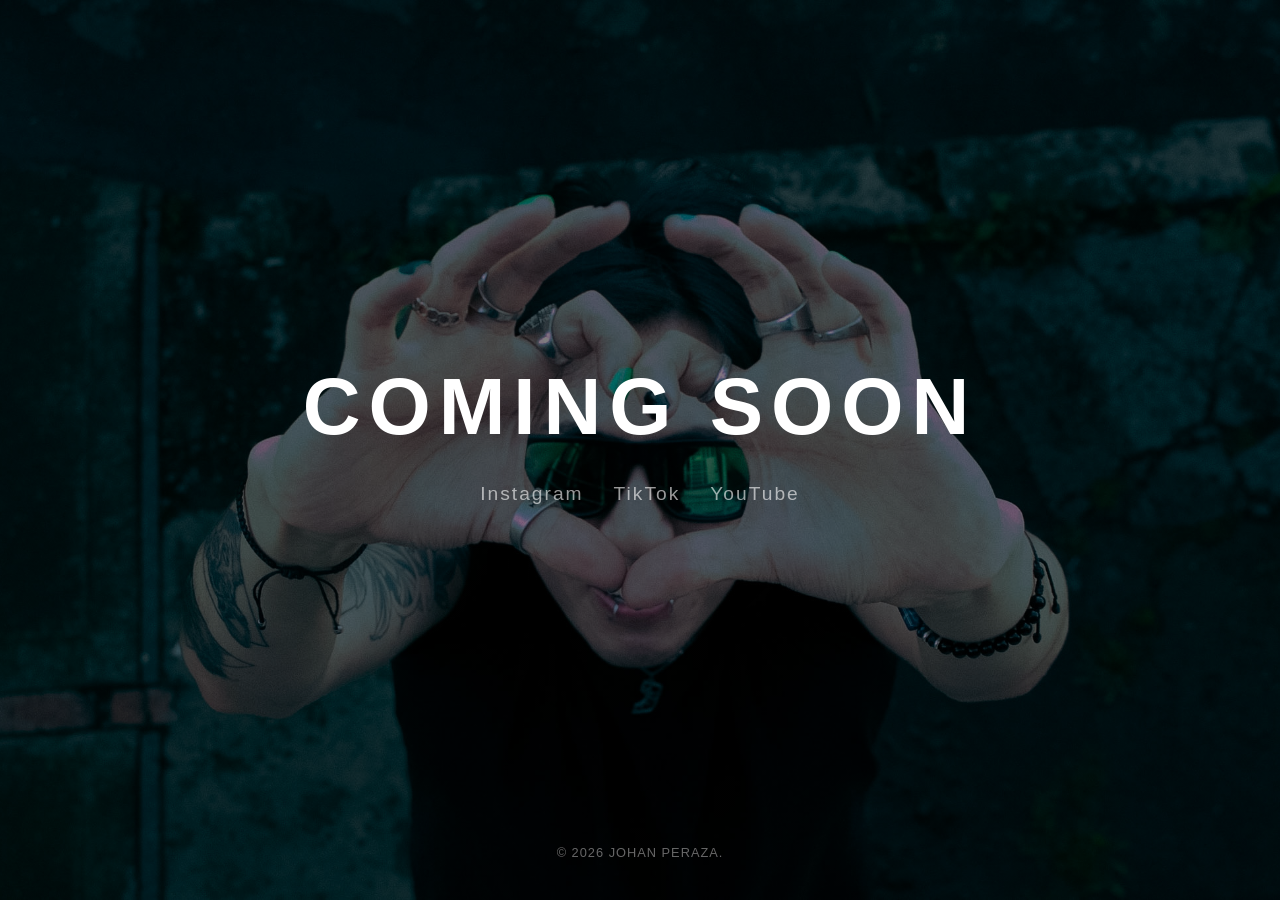
==== index.html @ 56d17238 "Add files via upload" ====
<!DOCTYPE html>
<html lang="es">
<head>
    <meta charset="UTF-8">
    <meta name="viewport" content="width=device-width, initial-scale=1.0">
    <title>Coming Soon</title>
    <!-- Aquí vinculamos los estilos -->
    <link rel="stylesheet" href="style.css">
    <!-- >>> PEGA ESTA LÍNEA AQUÍ PARA CAMBIAR EL MUNDITO POR TU LOGO <<< -->
    <link rel="icon" type="image/png" href="corazon.png">
</head>
<body>

    <div class="contenedor-principal">

        <!-- Texto Principal -->
        <h1 class="titulo">COMING SOON</h1>

        <!-- Contenedor de Redes Sociales -->
        <div class="redes-sociales">
            <!-- Cambia el '#' por los links reales de tus redes -->
            <a href="https://www.instagram.com/johanperazaofficial/" target="_blank" class="enlace-red">Instagram</a>
            <a href="https://www.tiktok.com/@johanperazaofficial" target="_blank" class="enlace-red">TikTok</a>
            <a href="https://www.youtube.com/@johanperazaofficial" target="_blank" class="enlace-red">YouTube</a>
        </div>

        <!-- >>> PEGA ESTO JUSTO AQUÍ <<< -->
        <footer class="copyright">
            &copy; 2026 Johan Peraza.
        </footer>

    </div>

</body>
</html>
---- style.css ----
/* 1. Reseteo básico para que no queden márgenes raros */
* {
    margin: 0;
    padding: 0;
    box-sizing: border-box;
}

/* 2. Cuerpo de la página y fondo */
body {
    font-family: 'Helvetica Neue', Arial, sans-serif; /* Una tipografía limpia */
    height: 100vh; /* Que ocupe el 100% del alto de la pantalla */

    /* Configuración de la imagen de fondo */
    background-image: linear-gradient(rgba(0, 0, 0, 0.5), rgba(0, 0, 0, 0.5)), url('bgwebsoon.jpg');
    background-size: cover;
    background-position: center;
    background-repeat: no-repeat;
}

/* 3. El Súper Poder de Flexbox: Centrado absoluto */
.contenedor-principal {
    height: 100%;
    display: flex;
    flex-direction: column; /* Alinea los elementos uno debajo del otro */
    justify-content: center; /* Centra verticalmente */
    align-items: center; /* Centra horizontalmente */
    text-align: center;
    padding: 20px;
}

/* 4. Estilos del Título */
.titulo {
    color: #ffffff;
    font-size: clamp(2.5rem, 8vw, 5rem); /* Se encoge en celular y crece en PC automáticamente */
    letter-spacing: 8px; /* Espaciado entre letras para un look más pro */
    margin-bottom: 30px;
    font-weight: 700;
}

/* 5. Estilos de las Redes Sociales */
.redes-sociales {
    display: flex;
    gap: 30px; /* Subí un poquito el espacio entre ellas para que no se choquen al crecer */
    flex-wrap: wrap;
    justify-content: center;
}

.enlace-red {
    color: rgba(255, 255, 255, 0.6); /* Las hacemos un poquito más transparentes de base */
    text-decoration: none;
    font-size: 1.2rem; /* Un pelín más grandes */
    letter-spacing: 2px;
    display: inline-block; /* Obligatorio para que la animación de movimiento funcione bien */

    /* Esta línea es la magia: hace que TODO lo que cambie abajo tarde 0.3 segundos y sea fluido */
    transition: all 0.3s cubic-bezier(0.175, 0.885, 0.32, 1.275);
}

/* EL EFECTO EXAGERADO: Al pasar el mouse por encima */
.enlace-red:hover {
    color: #ffffff; /* Blanco total */

    /* El truco: scale(1.2) la agranda un 20% y translateY(-5px) la sube 5 píxeles */
    transform: scale(1.2) translateY(-5px);

    /* Extra: Una sombrita sutil blanca para que parezca que brilla */
    text-shadow: 0px 0px 10px rgba(255, 255, 255, 0.5);
}


/* --- AJUSTES PARA EL COPYRIGHT (PEGA ESTO AL FINAL) --- */

/* 1. Cambiamos el comportamiento del contenedor para que empuje el footer abajo */
.contenedor-principal {
    justify-content: space-between;
    padding: 40px 20px;
}

/* 2. Le ponemos los "resortes" invisibles al título y redes */
.titulo {
    margin-top: auto;
}

.redes-sociales {
    margin-bottom: auto;
}

/* 3. Los estilos del texto del copyright */
.copyright {
    color: rgba(255, 255, 255, 0.4);
    font-size: 0.8rem;
    letter-spacing: 1px;
    text-transform: uppercase;
    margin-top: 20px;
}
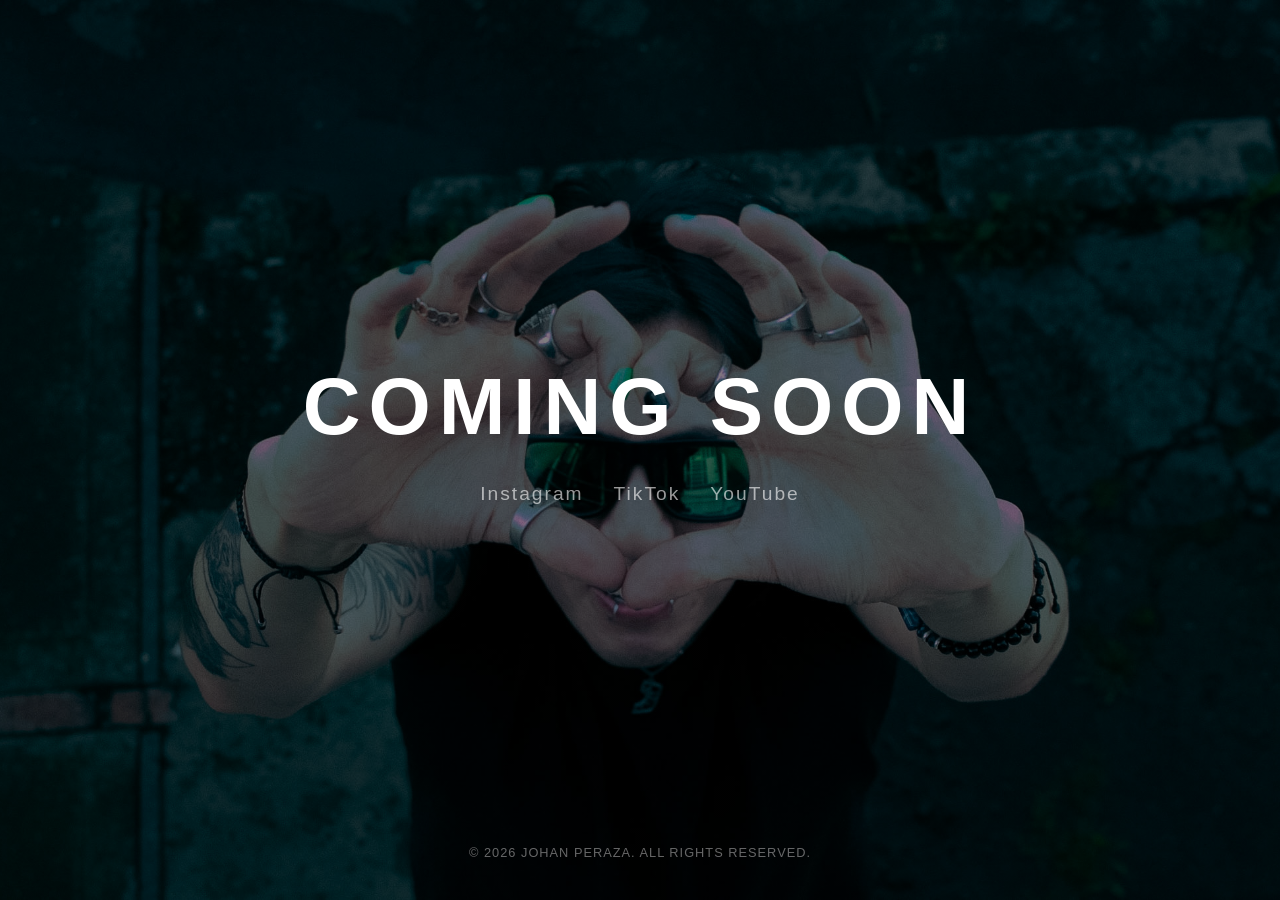
==== commit 1d63227e: "Update index.html" ====
--- a/index.html
+++ b/index.html
@@ -1,32 +1,37 @@
 <!DOCTYPE html>
-<html lang="es">
+<html lang="en-GB">
 <head>
     <meta charset="UTF-8">
     <meta name="viewport" content="width=device-width, initial-scale=1.0">
-    <title>Coming Soon</title>
-    <!-- Aquí vinculamos los estilos -->
+    <title>Johan Peraza | Official Website</title>
+    
+    <!-- Metadata SEO -->
+    <meta name="description" content="Official website of music artist and singer Johan Peraza. New project coming soon.">
+    <meta name="robots" content="index, follow">
+
+    <!-- Stylesheet Link -->
     <link rel="stylesheet" href="style.css">
-    <!-- >>> PEGA ESTA LÍNEA AQUÍ PARA CAMBIAR EL MUNDITO POR TU LOGO <<< -->
+    
+    <!-- Favicon Link -->
     <link rel="icon" type="image/png" href="corazon.png">
 </head>
 <body>
 
     <div class="contenedor-principal">
 
-        <!-- Texto Principal -->
+        <!-- Main Title -->
         <h1 class="titulo">COMING SOON</h1>
 
-        <!-- Contenedor de Redes Sociales -->
+        <!-- Social Media Container -->
         <div class="redes-sociales">
-            <!-- Cambia el '#' por los links reales de tus redes -->
             <a href="https://www.instagram.com/johanperazaofficial/" target="_blank" class="enlace-red">Instagram</a>
             <a href="https://www.tiktok.com/@johanperazaofficial" target="_blank" class="enlace-red">TikTok</a>
             <a href="https://www.youtube.com/@johanperazaofficial" target="_blank" class="enlace-red">YouTube</a>
         </div>
 
-        <!-- >>> PEGA ESTO JUSTO AQUÍ <<< -->
+        <!-- Global Footer -->
         <footer class="copyright">
-            &copy; 2026 Johan Peraza.
+            &copy; 2026 Johan Peraza. All rights reserved.
         </footer>
 
     </div>
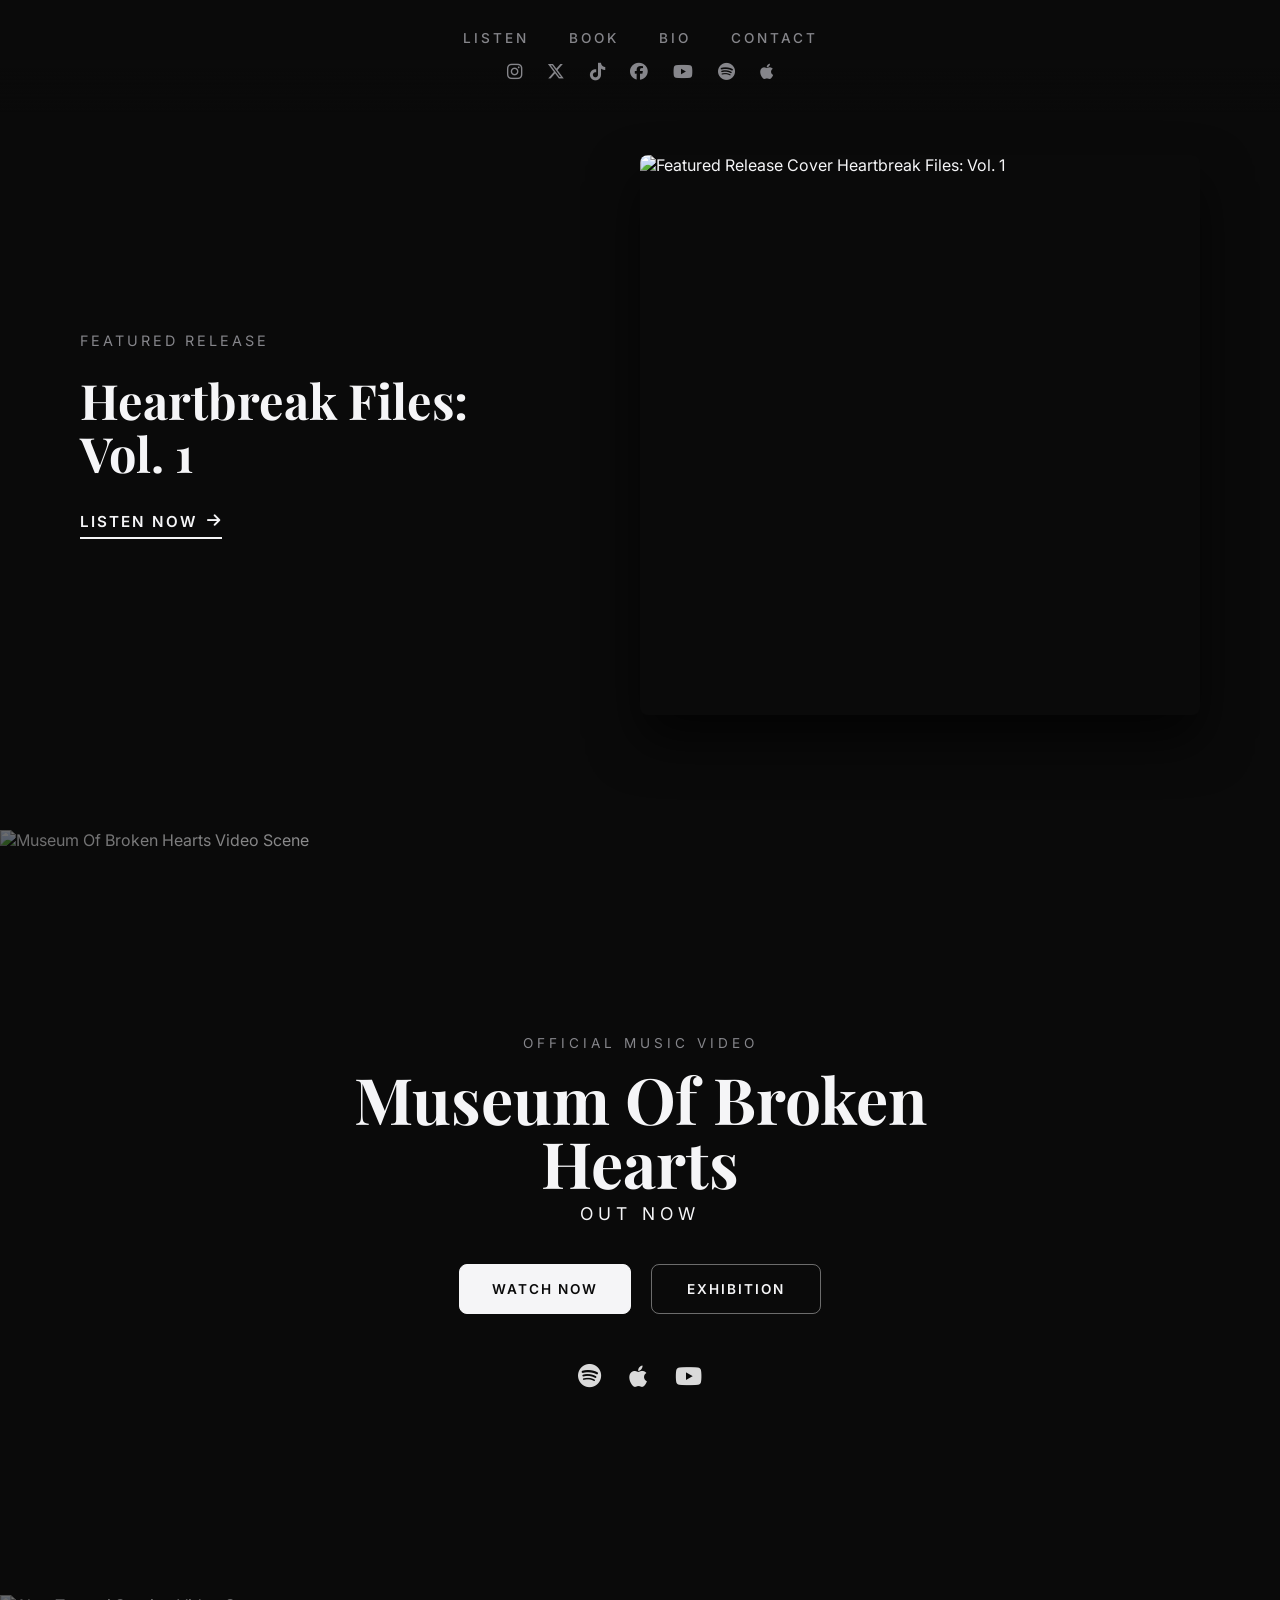
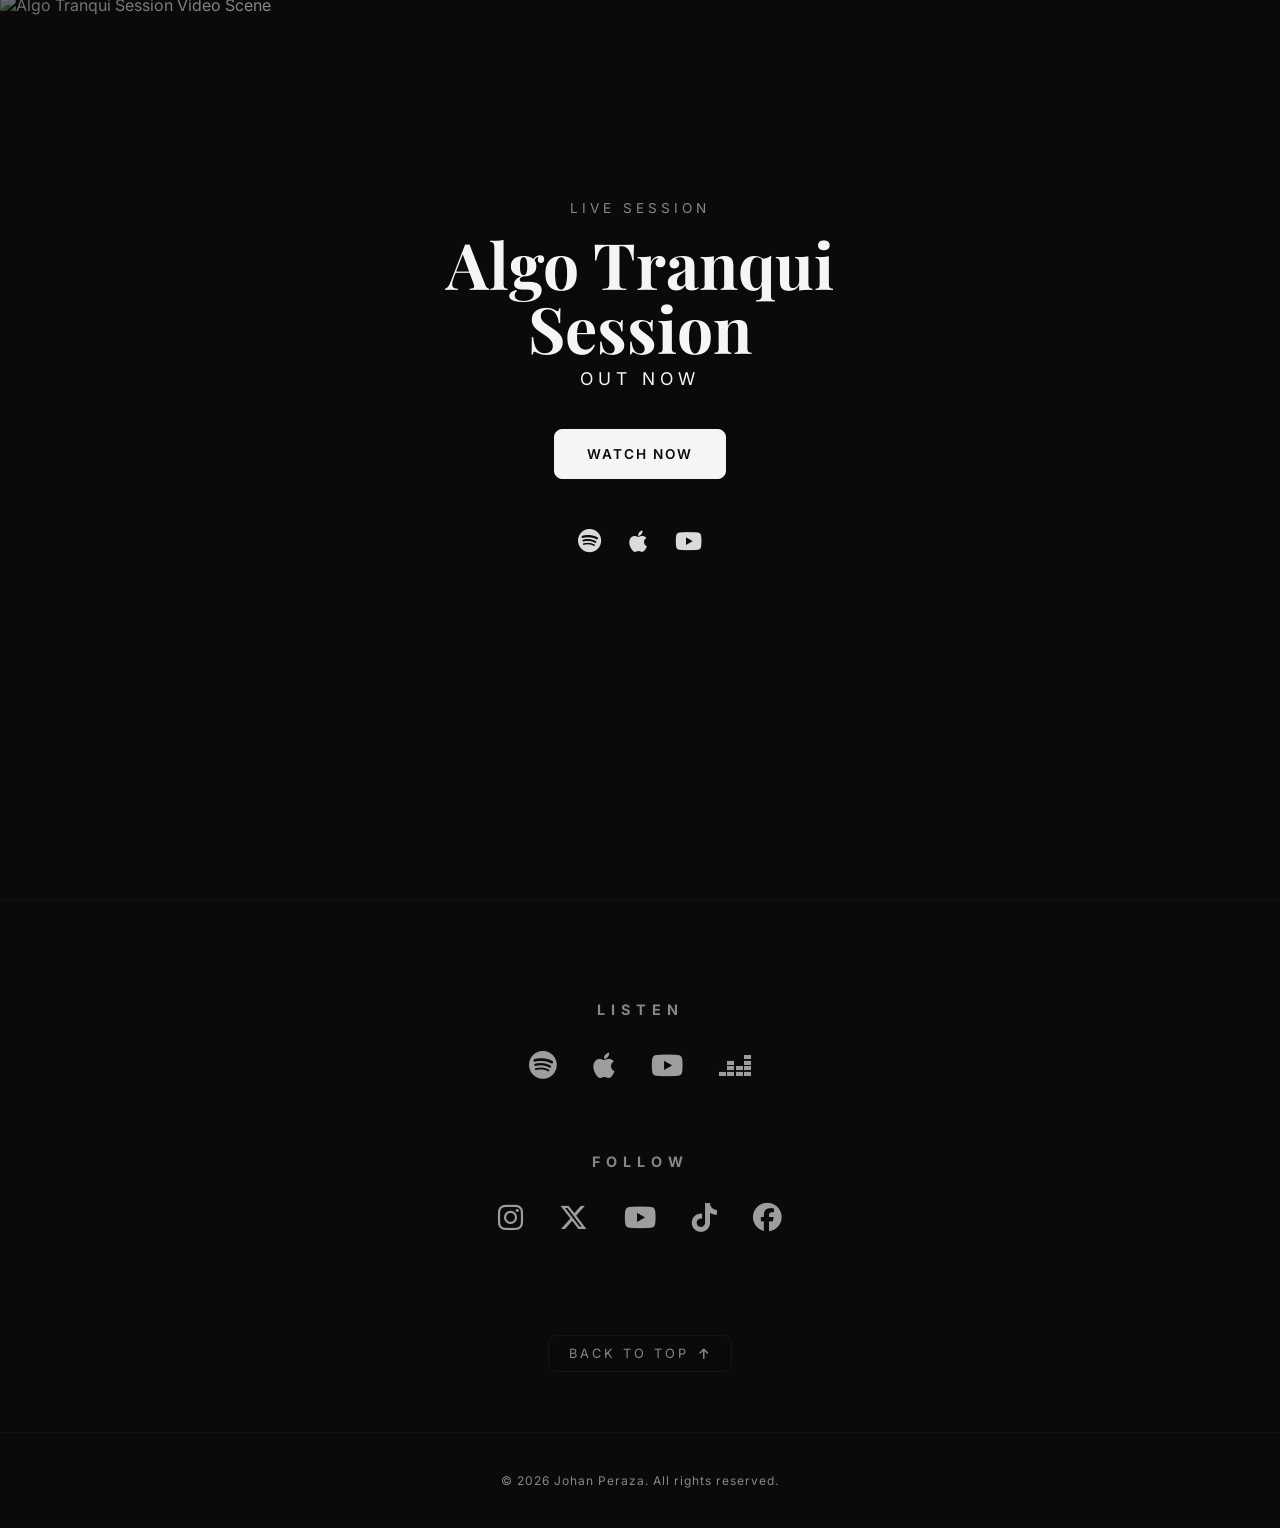
==== commit fd67c655: "Add files via upload" ====
--- a/index.html
+++ b/index.html
@@ -1,40 +1,373 @@
 <!DOCTYPE html>
 <html lang="en-GB">
+
 <head>
     <meta charset="UTF-8">
     <meta name="viewport" content="width=device-width, initial-scale=1.0">
-    <title>Johan Peraza | Official Website</title>
-    
-    <!-- Metadata SEO -->
-    <meta name="description" content="Official website of music artist and singer Johan Peraza. New project coming soon.">
-    <meta name="robots" content="index, follow">
-
-    <!-- Stylesheet Link -->
-    <link rel="stylesheet" href="style.css">
-    
-    <!-- Favicon Link -->
-    <link rel="icon" type="image/png" href="corazon.png">
+    <title>Johan Peraza | Official Platform</title>
+
+    <meta name="description"
+        content="Official website of music artist Johan Peraza. Exploration of alternative pop and rock sonic landscapes.">
+    <meta name="author" content="Johan Peraza">
+
+    <!-- Canonical URL -->
+    <link rel="canonical" href="https://johanperaza.com/">
+
+    <!-- Style Sheets -->
+    <link rel="stylesheet" href="https://cdnjs.cloudflare.com/ajax/libs/font-awesome/6.5.1/css/all.min.css">
+    <link rel="stylesheet" href="variables.css">
+    <link rel="stylesheet" href="master-style.css">
+
+    <!-- Favicon -->
+    <link rel="icon" type="image/x-icon" href="assets/sunflower.png">
+
+    <!-- Structured Data (JSON-LD) -->
+    <script type="application/ld+json">
+    {
+      "@context": "https://schema.org",
+      "@type": "MusicGroup",
+      "name": "Johan Peraza",
+      "genre": ["Alternative Pop", "Alternative Rock"],
+      "description": "Music artist and singer-songwriter based in Bogotá, Colombia. Writing and producing independent alternative pop and rock music.",
+      "url": "https://johanperaza.com",
+      "sameAs": [
+        "https://www.instagram.com/johanperazaofficial/",
+        "https://www.youtube.com/@johanperazaofficial",
+        "https://www.tiktok.com/@johanperazaofficial",
+        "https://www.facebook.com/johanperazaofficial",
+        "https://open.spotify.com/artist/5I8siYDyOpzkma70r566GP",
+        "https://music.apple.com/co/artist/johan-peraza/1617756824",
+        "https://x.com/JohanPeraza07"
+      ],
+      "track": [
+        {
+          "@type": "MusicRecording",
+          "name": "Heartbreak Files: Vol. 1",
+          "url": "https://johanperaza.com/ep/index.html",
+          "inAlbum": {
+            "@type": "MusicAlbum",
+            "name": "Heartbreak Files: Vol. 1"
+          }
+        }
+      ],
+      "subjectOf": [
+        {
+          "@type": "VideoObject",
+          "name": "Johan Peraza - Museum Of Broken Hearts (Official Music Video)",
+          "description": "Official Music Video of Museum Of Broken Hearts by Johan Peraza.",
+          "thumbnailUrl": "https://johanperaza.com/assets/images/frame_museum.jpg",
+          "uploadDate": "2025-08-07",
+          "embedUrl": "https://www.youtube.com/embed/zFwGD-oG84o"
+        }
+      ]
+    }
+    </script>
+
+    <!-- Open Graph Metadata -->
+    <meta property="og:title" content="Johan Peraza | Official Website">
+    <meta property="og:description"
+        content="Official platform of alternative pop/rock songwriter and producer Johan Peraza. Stream 'Heartbreak Files: Vol. 1' now.">
+    <meta property="og:image"
+        content="https://johanperaza.com/assets/images/photos/johan-peraza-photoshoot-music-artist-singer-01.jpg">
+    <meta property="og:image:alt" content="Johan Peraza Official Platform Cover">
+    <meta property="og:url" content="https://johanperaza.com">
+    <meta property="og:type" content="website">
+
+    <!-- Twitter Card Metadata -->
+    <meta name="twitter:card" content="summary_large_image">
+    <meta name="twitter:title" content="Johan Peraza | Official Website">
+    <meta name="twitter:description"
+        content="Official platform of alternative pop/rock songwriter Johan Peraza. Stream 'Heartbreak Files: Vol. 1' now.">
+    <meta name="twitter:image"
+        content="https://johanperaza.com/assets/images/photos/johan-peraza-photoshoot-music-artist-singer-26.jpg">
 </head>
+
 <body>
 
-    <div class="contenedor-principal">
-
-        <!-- Main Title -->
-        <h1 class="titulo">COMING SOON</h1>
-
-        <!-- Social Media Container -->
-        <div class="redes-sociales">
-            <a href="https://www.instagram.com/johanperazaofficial/" target="_blank" class="enlace-red">Instagram</a>
-            <a href="https://www.tiktok.com/@johanperazaofficial" target="_blank" class="enlace-red">TikTok</a>
-            <a href="https://www.youtube.com/@johanperazaofficial" target="_blank" class="enlace-red">YouTube</a>
+    <!-- Primary Navigation -->
+    <nav class="site-navigation" aria-label="Main Navigation">
+        <div class="nav-desktop-container">
+            <div class="nav-row-sections">
+                <a href="listen/index.html" target="_blank" class="nav-link">Listen</a>
+                <a href="book/index.html" class="nav-link">Book</a>
+                <a href="bio/index.html" class="nav-link">Bio</a>
+                <a href="contact/index.html" class="nav-link">Contact</a>
+            </div>
+
+            <div class="nav-row-socials">
+                <a href="https://www.instagram.com/johanperazaofficial/" target="_blank" rel="noopener"
+                    class="social-link" aria-label="Instagram">
+                    <i class="fa-brands fa-instagram"></i>
+                </a>
+
+                <a href="https://x.com/JohanPeraza07" target="_blank" rel="noopener" class="social-link" aria-label="X">
+                    <i class="fa-brands fa-x-twitter"></i>
+                </a>
+                <a href="https://www.tiktok.com/@johanperazaofficial" target="_blank" rel="noopener" class="social-link"
+                    aria-label="TikTok">
+                    <i class="fa-brands fa-tiktok"></i>
+                </a>
+                <a href="https://www.facebook.com/johanperazaofficial" target="_blank" rel="noopener"
+                    class="social-link" aria-label="Facebook">
+                    <i class="fa-brands fa-facebook"></i>
+                </a>
+                <a href="https://www.youtube.com/@johanperazaofficial" target="_blank" rel="noopener"
+                    class="social-link" aria-label="YouTube">
+                    <i class="fa-brands fa-youtube"></i>
+                </a>
+                <a href="https://open.spotify.com/artist/5I8siYDyOpzkma70r566GP" target="_blank" rel="noopener"
+                    class="social-link" aria-label="Spotify">
+                    <i class="fa-brands fa-spotify"></i>
+                </a>
+                <a href="https://music.apple.com/co/artist/johan-peraza/1617756824" target="_blank" rel="noopener"
+                    class="social-link" aria-label="Apple Music">
+                    <i class="fa-brands fa-apple"></i>
+                </a>
+            </div>
         </div>
-
-        <!-- Global Footer -->
-        <footer class="copyright">
-            &copy; 2026 Johan Peraza. All rights reserved.
-        </footer>
-
+    </nav>
+
+    <!-- Mobile Navigation Trigger -->
+    <div class="nav-trigger-container">
+        <button class="menu-toggle-btn" aria-expanded="false" aria-label="Toggle Menu" id="menu-button">
+            <span class="hamburger-bar"></span>
+            <span class="hamburger-bar"></span>
+            <span class="hamburger-bar"></span>
+        </button>
     </div>
 
+    <!-- Mobile Navigation Panel -->
+    <div class="nav-sidebar-panel" id="fullscreen-menu" aria-hidden="true">
+        <div class="sidebar-content-wrapper">
+
+            <ul class="sidebar-menu-links">
+                <li><a href="listen/index.html" target="_blank" class="sidebar-link">Listen</a></li>
+                <li><a href="book/index.html" class="sidebar-link">Book</a></li>
+                <li><a href="bio/index.html" class="sidebar-link">Bio</a></li>
+                <li><a href="contact/index.html" class="sidebar-link">Contact</a></li>
+            </ul>
+
+            <div class="sidebar-socials-row">
+                <a href="https://www.instagram.com/johanperazaofficial/" target="_blank" rel="noopener"
+                    class="sidebar-social-icon" aria-label="Instagram">
+                    <i class="fa-brands fa-instagram"></i>
+                </a>
+
+                <a href="https://x.com/JohanPeraza07" target="_blank" rel="noopener" class="sidebar-social-icon"
+                    aria-label="X">
+                    <i class="fa-brands fa-x-twitter"></i>
+                </a>
+                <a href="https://www.tiktok.com/@johanperazaofficial" target="_blank" rel="noopener"
+                    class="sidebar-social-icon" aria-label="TikTok">
+                    <i class="fa-brands fa-tiktok"></i>
+                </a>
+                <a href="https://www.facebook.com/johanperazaofficial" target="_blank" rel="noopener"
+                    class="sidebar-social-icon" aria-label="Facebook">
+                    <i class="fa-brands fa-facebook"></i>
+                </a>
+                <a href="https://www.youtube.com/@johanperazaofficial" target="_blank" rel="noopener"
+                    class="sidebar-social-icon" aria-label="YouTube">
+                    <i class="fa-brands fa-youtube"></i>
+                </a>
+                <a href="https://open.spotify.com/artist/5I8siYDyOpzkma70r566GP" target="_blank" rel="noopener"
+                    class="sidebar-social-icon" aria-label="Spotify">
+                    <i class="fa-brands fa-spotify"></i>
+                </a>
+                <a href="https://music.apple.com/co/artist/johan-peraza/1617756824" target="_blank" rel="noopener"
+                    class="sidebar-social-icon" aria-label="Apple Music">
+                    <i class="fa-brands fa-apple"></i>
+                </a>
+            </div>
+
+        </div>
+    </div>
+
+    <!-- Main Portal Content -->
+    <main class="main-portal">
+
+        <!-- Featured Release Hero Section -->
+        <section class="hero-split">
+
+            <div class="hero-split__left">
+                <div class="hero-split__content">
+                    <span class="hero-split__subtitle">Featured Release</span>
+                    <a href="ep/index.html" class="hero-split__link-title">Heartbreak Files: Vol. 1</a>
+                    <a href="ep/index.html" class="hero-split__link-action">Listen Now <i
+                            class="fa-solid fa-arrow-right"></i></a>
+                </div>
+            </div>
+
+            <div class="hero-split__right">
+                <a href="ep/index.html" class="hero-split__cover-wrapper"
+                    style="display: block; text-decoration: none;">
+                    <img class="hero-split__cover-img" src="assets/images/cover_art_heartbreak_files.png"
+                        alt="Featured Release Cover Heartbreak Files: Vol. 1">
+                </a>
+            </div>
+
+        </section>
+
+        <!-- Video Promo 01: Museum Of Broken Hearts -->
+        <section class="video-promo">
+
+            <a href="https://youtu.be/zFwGD-oG84o" target="_blank" rel="noopener" class="video-promo__bg-link"
+                aria-label="Watch Museum Of Broken Hearts music video on YouTube">
+                <div class="video-promo__bg-wrapper">
+                    <img class="video-promo__bg-img" src="assets/images/frame_museum.jpg"
+                        alt="Museum Of Broken Hearts Video Scene">
+                    <div class="video-promo__overlay"></div>
+                </div>
+            </a>
+
+            <div class="video-promo__content">
+                <span class="video-promo__tag">Official Music Video</span>
+                <h2 class="video-promo__title">Museum Of Broken Hearts</h2>
+                <p class="video-promo__subtitle">Out Now</p>
+
+                <div class="video-promo__actions">
+                    <a href="https://youtu.be/zFwGD-oG84o" target="_blank" rel="noopener"
+                        class="promo-btn promo-btn--primary">
+                        <span>Watch Now</span>
+                    </a>
+                    <a href="listen/museum-of-broken-hearts.html" class="promo-btn promo-btn--secondary">
+                        <span>Exhibition</span>
+                    </a>
+                </div>
+
+                <div class="video-promo__platforms">
+                    <a href="https://open.spotify.com/artist/5I8siYDyOpzkma70r566GP" target="_blank" rel="noopener"
+                        class="platform-icon-link" aria-label="Spotify">
+                        <i class="fa-brands fa-spotify"></i>
+                    </a>
+                    <a href="https://music.apple.com/co/artist/johan-peraza/1617756824" target="_blank" rel="noopener"
+                        class="platform-icon-link" aria-label="Apple Music">
+                        <i class="fa-brands fa-apple"></i>
+                    </a>
+                    <a href="https://www.youtube.com/@johanperazaofficial" target="_blank" rel="noopener"
+                        class="platform-icon-link" aria-label="YouTube Music">
+                        <i class="fa-brands fa-youtube"></i>
+                    </a>
+
+                </div>
+            </div>
+
+        </section>
+
+        <!-- Video Promo 02: Algo Tranqui Session -->
+        <section class="video-promo">
+
+            <a href="https://youtu.be/XussOoOZJQY" target="_blank" rel="noopener" class="video-promo__bg-link"
+                aria-label="Watch Algo Tranqui Session on YouTube">
+                <div class="video-promo__bg-wrapper">
+                    <img class="video-promo__bg-img" src="assets/images/frame_algotranqui.jpg"
+                        alt="Algo Tranqui Session Video Scene">
+                    <div class="video-promo__overlay"></div>
+                </div>
+            </a>
+
+            <div class="video-promo__content">
+                <span class="video-promo__tag">Live Session</span>
+                <h2 class="video-promo__title">Algo Tranqui Session</h2>
+                <p class="video-promo__subtitle">Out Now</p>
+
+                <div class="video-promo__actions">
+                    <a href="https://youtu.be/XussOoOZJQY" target="_blank" rel="noopener"
+                        class="promo-btn promo-btn--primary">
+                        <span>Watch Now</span>
+                    </a>
+                </div>
+
+                <div class="video-promo__platforms">
+                    <a href="https://open.spotify.com/artist/5I8siYDyOpzkma70r566GP" target="_blank" rel="noopener"
+                        class="platform-icon-link" aria-label="Spotify">
+                        <i class="fa-brands fa-spotify"></i>
+                    </a>
+                    <a href="https://music.apple.com/co/artist/johan-peraza/1617756824" target="_blank" rel="noopener"
+                        class="platform-icon-link" aria-label="Apple Music">
+                        <i class="fa-brands fa-apple"></i>
+                    </a>
+                    <a href="https://www.youtube.com/@johanperazaofficial" target="_blank" rel="noopener"
+                        class="platform-icon-link" aria-label="YouTube Music">
+                        <i class="fa-brands fa-youtube"></i>
+                    </a>
+                </div>
+            </div>
+
+        </section>
+
+    </main>
+
+    <!-- Closing Portal Section -->
+    <section class="closing-portal">
+        <div class="closing-container">
+
+            <div class="closing-block">
+                <h3 class="closing-title">Listen</h3>
+                <div class="closing-icons-grid">
+                    <a href="https://open.spotify.com/artist/5I8siYDyOpzkma70r566GP" target="_blank" rel="noopener"
+                        class="closing-icon-link" aria-label="Spotify">
+                        <i class="fa-brands fa-spotify"></i>
+                    </a>
+                    <a href="https://music.apple.com/co/artist/johan-peraza/1617756824" target="_blank" rel="noopener"
+                        class="closing-icon-link" aria-label="Apple Music">
+                        <i class="fa-brands fa-apple"></i>
+                    </a>
+                    <a href="https://www.youtube.com/@johanperazaofficial" target="_blank" rel="noopener"
+                        class="closing-icon-link" aria-label="YouTube Music">
+                        <i class="fa-brands fa-youtube"></i>
+                    </a>
+
+                    <a href="https://www.deezer.com/en/artist/165800547" target="_blank" rel="noopener"
+                        class="closing-icon-link" aria-label="deezer">
+                        <i class="fa-brands fa-deezer"></i>
+                    </a>
+                </div>
+            </div>
+
+            <div class="closing-block">
+                <h3 class="closing-title">Follow</h3>
+                <div class="closing-icons-grid">
+                    <a href="https://www.instagram.com/johanperazaofficial/" target="_blank" rel="noopener"
+                        class="closing-icon-link" aria-label="Instagram">
+                        <i class="fa-brands fa-instagram"></i>
+                    </a>
+
+                    <a href="https://x.com/JohanPeraza07" target="_blank" rel="noopener" class="closing-icon-link"
+                        aria-label="X">
+                        <i class="fa-brands fa-x-twitter"></i>
+                    </a>
+                    <a href="https://www.youtube.com/@johanperazaofficial" target="_blank" rel="noopener"
+                        class="closing-icon-link" aria-label="YouTube">
+                        <i class="fa-brands fa-youtube"></i>
+                    </a>
+                    <a href="https://www.tiktok.com/@johanperazaofficial" target="_blank" rel="noopener"
+                        class="closing-icon-link" aria-label="TikTok">
+                        <i class="fa-brands fa-tiktok"></i>
+                    </a>
+                    <a href="https://www.facebook.com/johanperazaofficial" target="_blank" rel="noopener"
+                        class="closing-icon-link" aria-label="Facebook">
+                        <i class="fa-brands fa-facebook"></i>
+                    </a>
+                </div>
+            </div>
+
+            <div class="back-to-top-container">
+                <button class="back-to-top-btn" id="backToTopBtn" aria-label="Scroll back to top">
+                    Back to Top <i class="fa-solid fa-arrow-up"></i>
+                </button>
+            </div>
+
+        </div>
+    </section>
+
+    <!-- Site Footer -->
+    <footer class="site-footer">
+        <p class="copyright-notice">© 2026 Johan Peraza. All rights reserved.</p>
+    </footer>
+
+    <!-- Global Navigation Script -->
+    <script src="navigation.js"></script>
+
 </body>
-</html>
+
+</html>
--- a/variables.css
+++ b/variables.css
@@ -0,0 +1,45 @@
+/* GLOBAL STYLES AND VARIABLES FOR THE OFFICIAL WEBSITE */
+@import url('https://fonts.googleapis.com/css2?family=Inter:wght@400;500;600&family=Playfair+Display:ital,wght@0,500;0,700;1,400&display=swap');
+
+:root {
+    /* Color Palette - Cinematic Dark Canvas */
+    --bg-primary: #0a0a0a;       /* Deep charcoal black for main background */
+    --bg-secondary: #141414;     /* Slightly lighter black for cards or sections */
+    --text-primary: #f5f5f7;     /* Subtle ivory white for headings and main text */
+    --text-muted: #86868b;       /* Titanium grey for secondary text and credits */
+    --accent-color: #ffffff;     /* Pure white for interactions and highlights */
+    
+    /* Typography - Hybrid Option C */
+    --font-display: 'Playfair Display', serif;  /* For prominent headings and titles */
+    --font-body: 'Inter', sans-serif;           /* For menus, buttons, links, and body copy */
+    
+    /* Global Layout Metrics */
+    --radius-smooth: 8px;        /* Soft corner radius for artworks and buttons */
+    --transition-clean: all 0.3s ease; /* Smooth transition for hover states */
+}
+
+/* GLOBAL RESET AND BASE STYLES */
+* {
+    margin: 0;
+    padding: 0;
+    box-sizing: border-box;
+}
+
+body {
+    background-color: var(--bg-primary);
+    color: var(--text-primary);
+    font-family: var(--font-body);
+    -webkit-font-smoothing: antialiased;
+    overflow-x: hidden;
+}
+
+h1, h2, h3, .display-title {
+    font-family: var(--font-display);
+    color: var(--text-primary);
+}
+
+a {
+    color: inherit;
+    text-decoration: none;
+    transition: var(--transition-clean);
+}
--- a/master-style.css
+++ b/master-style.css
@@ -0,0 +1,1801 @@
+/* ==========================================================================
+   1. PORTAL GENERAL & RESET (PAGINA PRINCIPAL)
+   ========================================================================== */
+html,
+body {
+    max-width: 100% !important;
+    overflow-x: hidden !important;
+    margin: 0;
+    padding: 0;
+}
+
+/* Limpio de padding lateral para permitir que el banner de video sea 100% ancho */
+.main-portal {
+    width: 100% !important;
+    min-height: 100vh;
+    display: flex;
+    flex-direction: column;
+    align-items: center;
+    padding: 120px 0 60px 0 !important;
+    /* Sin paddings laterales molestos */
+    box-sizing: border-box;
+}
+
+/* ==========================================================================
+   2. DESKTOP & MOBILE NAVIGATION (COMPARTIDO)
+   ========================================================================== */
+.site-navigation {
+    position: fixed;
+    top: 0;
+    left: 0;
+    width: 100%;
+    z-index: 1000;
+    padding: 30px 24px;
+    background: linear-gradient(to bottom, var(--bg-primary) 60%, transparent);
+    transition: opacity 0.3s ease-in-out, visibility 0.3s ease-in-out;
+    opacity: 1;
+    visibility: visible;
+}
+
+.nav-desktop-container {
+    display: flex;
+    flex-direction: column;
+    align-items: center;
+    gap: 15px;
+    max-width: 1200px;
+    margin: 0 auto;
+}
+
+.nav-row-sections {
+    display: flex;
+    gap: 40px;
+}
+
+.nav-link {
+    font-family: var(--font-body);
+    font-size: 0.85rem;
+    text-transform: uppercase;
+    letter-spacing: 3px;
+    font-weight: 500;
+    color: var(--text-muted);
+    text-decoration: none;
+}
+
+.nav-link:hover {
+    color: var(--accent-color);
+}
+
+.nav-row-socials {
+    display: flex;
+    gap: 25px;
+}
+
+.social-link {
+    font-size: 1.1rem;
+    color: var(--text-muted);
+    text-decoration: none;
+}
+
+.social-link:hover {
+    color: var(--accent-color);
+}
+
+.nav-trigger-container {
+    display: block;
+    position: fixed;
+    top: 30px;
+    right: 30px;
+    z-index: 99999 !important;
+    /* ¡Prioridad absoluta por encima de fotos, lightbox o cualquier capa! */
+    opacity: 0;
+    pointer-events: none;
+    transition: opacity 0.3s ease-in-out, visibility 0.3s ease-in-out;
+}
+
+@media (max-width: 768px) {
+    .nav-trigger-container {
+        opacity: 1 !important;
+        pointer-events: auto !important;
+        /* Le devolvemos la capacidad de recibir clics físicamente */
+    }
+
+    .menu-toggle-btn {
+        pointer-events: auto !important;
+        position: relative;
+        z-index: 100000 !important;
+    }
+}
+
+.menu-toggle-btn {
+    background: none;
+    border: none;
+    cursor: pointer;
+    display: flex;
+    flex-direction: column;
+    justify-content: center;
+    align-items: center;
+    gap: 6px;
+    width: 44px;
+    height: 44px;
+    padding: 10px;
+}
+
+.hamburger-bar {
+    display: block;
+    width: 24px;
+    height: 2px;
+    background-color: var(--text-primary);
+    transition: var(--transition-clean);
+}
+
+.menu-toggle-btn.is-open .hamburger-bar:nth-child(1) {
+    transform: translateY(8px) rotate(45deg);
+}
+
+.menu-toggle-btn.is-open .hamburger-bar:nth-child(2) {
+    opacity: 0;
+}
+
+.menu-toggle-btn.is-open .hamburger-bar:nth-child(3) {
+    transform: translateY(-8px) rotate(-45deg);
+}
+
+.nav-sidebar-panel {
+    position: fixed;
+    top: 0;
+    left: 0;
+    width: 100vw;
+    height: 100vh;
+    background-color: var(--bg-primary);
+    z-index: 1050;
+    display: flex;
+    justify-content: center;
+    align-items: center;
+    opacity: 0;
+    pointer-events: none;
+    transition: opacity 0.4s ease-in-out;
+}
+
+.nav-sidebar-panel.is-active {
+    opacity: 1;
+    pointer-events: auto;
+}
+
+.sidebar-content-wrapper {
+    display: flex;
+    flex-direction: column;
+    align-items: center;
+    gap: 50px;
+}
+
+.sidebar-menu-links {
+    list-style: none;
+    display: flex;
+    flex-direction: column;
+    align-items: center;
+    gap: 30px;
+}
+
+.sidebar-link {
+    font-family: var(--font-display);
+    font-size: 2rem;
+    font-style: italic;
+    letter-spacing: 1px;
+    color: var(--text-primary);
+    text-decoration: none;
+}
+
+.sidebar-socials-row {
+    display: flex;
+    gap: 30px;
+}
+
+.sidebar-social-icon {
+    font-size: 1.5rem;
+    color: var(--text-muted);
+    text-decoration: none;
+}
+
+.sidebar-social-icon:hover {
+    color: var(--accent-color);
+}
+
+@media (max-width: 768px) {
+    .nav-desktop-container {
+        display: none !important;
+    }
+
+    .nav-trigger-container {
+        opacity: 1 !important;
+        pointer-events: auto !important;
+    }
+}
+
+/* ==========================================================================
+   3. HERO SPLIT-SCREEN LAYOUT (PAGINA PRINCIPAL)
+   ========================================================================== */
+.hero-split {
+    display: flex;
+    width: 100%;
+    max-width: 1200px;
+    min-height: 70vh;
+    align-items: center;
+    justify-content: space-between;
+    margin: 0 auto 80px auto;
+    padding: 0 40px;
+    /* Aquí le damos el aire a los lados de forma segura */
+    box-sizing: border-box;
+}
+
+.hero-split__left {
+    width: 45%;
+    display: flex;
+    align-items: center;
+    justify-content: flex-start;
+    padding-right: 40px;
+    box-sizing: border-box;
+}
+
+.hero-split__content {
+    display: flex;
+    flex-direction: column;
+    align-items: flex-start;
+    text-align: left;
+}
+
+.hero-split__subtitle {
+    font-family: var(--font-body);
+    font-size: 0.9rem;
+    text-transform: uppercase;
+    letter-spacing: 3px;
+    color: var(--text-muted);
+    margin-bottom: 1.5rem;
+}
+
+.hero-split__link-title {
+    font-family: var(--font-display);
+    font-size: clamp(2.5rem, 3.8vw, 4.2rem);
+    font-weight: 700;
+    line-height: 1.1;
+    color: var(--text-primary);
+    margin-bottom: 2rem;
+    transition: var(--transition-clean);
+    text-decoration: none;
+}
+
+.hero-split__link-title:hover {
+    color: var(--text-muted);
+    transform: translateX(8px);
+}
+
+.hero-split__link-action {
+    font-family: var(--font-body);
+    font-size: 0.95rem;
+    text-transform: uppercase;
+    letter-spacing: 2px;
+    font-weight: 600;
+    color: var(--text-primary);
+    border-bottom: 2px solid var(--text-primary);
+    padding-bottom: 6px;
+    display: inline-flex;
+    align-items: center;
+    gap: 10px;
+    text-decoration: none;
+}
+
+.hero-split__link-action:hover {
+    color: var(--text-muted);
+    border-color: var(--text-muted);
+}
+
+.hero-split__right {
+    width: 50%;
+    display: flex;
+    align-items: center;
+    justify-content: flex-end;
+}
+
+.hero-split__cover-wrapper {
+    width: 100%;
+    max-width: 620px;
+    aspect-ratio: 1 / 1;
+    overflow: hidden;
+    border-radius: var(--radius-smooth);
+    box-shadow: 0 25px 50px rgba(0, 0, 0, 0.65);
+}
+
+.hero-split__cover-img {
+    width: 100%;
+    height: 100%;
+    object-fit: cover;
+    transition: transform 0.6s cubic-bezier(0.16, 1, 0.3, 1);
+}
+
+.hero-split__cover-wrapper:hover .hero-split__cover-img {
+    transform: scale(1.025);
+}
+
+@media (max-width: 1100px) {
+    .hero-split {
+        flex-direction: column-reverse;
+        min-height: auto;
+        gap: 40px;
+        justify-content: center;
+        padding: 0 24px;
+    }
+
+    .hero-split__left,
+    .hero-split__right {
+        width: 100%;
+        padding: 0;
+        justify-content: center;
+    }
+
+    .hero-split__left {
+        text-align: center;
+    }
+
+    .hero-split__content {
+        align-items: center;
+    }
+
+    .hero-split__link-title {
+        font-size: 2.8rem;
+        margin-bottom: 1.5rem;
+    }
+
+    .hero-split__link-title:hover {
+        transform: none;
+    }
+
+    .hero-split__cover-wrapper {
+        max-width: 420px;
+    }
+}
+
+@media (max-width: 480px) {
+    .hero-split__cover-wrapper {
+        max-width: 290px;
+    }
+
+    .hero-split__link-title {
+        font-size: 2.2rem;
+    }
+}
+
+/* ==========================================================================
+   4. CINEMATIC FULL-WIDTH VIDEO PROMO SECTION (LIMPIA Y SIN ESPACIOS)
+   ========================================================================== */
+
+/* Contenedor principal: Flexbox puro para centrar el texto sin empujar la caja */
+.video-promo {
+    position: relative;
+    width: 100% !important;
+    height: 85vh;
+    min-height: 600px;
+    overflow: hidden;
+    display: flex !important;
+    flex-direction: column !important;
+    align-items: center !important;
+    justify-content: center !important;
+    margin-top: 0px !important;
+    margin-bottom: 0px !important;
+    /* Totalmente pegados uno detrás de otro */
+    padding: 0px !important;
+    border: none !important;
+    outline: none !important;
+    background-color: transparent !important;
+}
+
+/* El wrapper del fondo ocupa el 100% exacto de la sección */
+.video-promo .video-promo__bg-link,
+.video-promo .video-promo__bg-wrapper {
+    display: block !important;
+    position: absolute !important;
+    top: 0 !important;
+    left: 0 !important;
+    width: 100% !important;
+    height: 100% !important;
+    margin: 0 !important;
+    padding: 0 !important;
+    z-index: 1 !important;
+}
+
+/* La imagen de fondo cubre todo el lienzo sin dejar aire abajo */
+.video-promo .video-promo__bg-img {
+    width: 100% !important;
+    height: 100% !important;
+    object-fit: cover !important;
+    object-position: center !important;
+    display: block !important;
+    margin: 0 !important;
+    padding: 0 !important;
+    transition: transform 0.8s cubic-bezier(0.16, 1, 0.3, 1);
+}
+
+.video-promo .video-promo__bg-link:hover .video-promo__bg-img {
+    transform: scale(1.03);
+}
+
+/* El overlay oscuro */
+.video-promo .video-promo__overlay {
+    position: absolute !important;
+    top: 0 !important;
+    left: 0 !important;
+    width: 100% !important;
+    height: 100% !important;
+    z-index: 2 !important;
+    background: radial-gradient(circle, rgba(10, 10, 10, 0.15) 0%, rgba(10, 10, 10, 0.6) 100%) !important;
+}
+
+/* El contenido flota en el centro con flexbox sin alterar el tamaño del contenedor */
+.video-promo .video-promo__content {
+    position: relative !important;
+    z-index: 5 !important;
+    text-align: center !important;
+    width: 100% !important;
+    max-width: 650px !important;
+    padding: 0 24px !important;
+    pointer-events: none !important;
+    display: flex !important;
+    flex-direction: column !important;
+    align-items: center !important;
+    justify-content: center !important;
+    box-sizing: border-box !important;
+}
+
+.video-promo .video-promo__tag {
+    font-family: var(--font-body);
+    font-size: 0.85rem;
+    text-transform: uppercase;
+    letter-spacing: 4px;
+    color: var(--text-muted);
+    margin-bottom: 1rem;
+}
+
+.video-promo .video-promo__title {
+    font-family: var(--font-display);
+    font-size: clamp(2.8rem, 5vw, 5.5rem);
+    font-weight: 700;
+    line-height: 1;
+    color: var(--text-primary);
+    margin-bottom: 0.5rem;
+}
+
+.video-promo .video-promo__subtitle {
+    font-family: var(--font-body);
+    font-size: 1.1rem;
+    text-transform: uppercase;
+    letter-spacing: 5px;
+    color: var(--text-primary);
+    margin-bottom: 2.5rem;
+}
+
+.video-promo .video-promo__actions {
+    display: flex !important;
+    gap: 20px !important;
+    margin-bottom: 3rem !important;
+    pointer-events: auto !important;
+    width: 100% !important;
+    justify-content: center !important;
+}
+
+.video-promo .promo-btn {
+    font-family: var(--font-body);
+    text-transform: uppercase;
+    letter-spacing: 2px;
+    font-weight: 600;
+    font-size: 0.85rem;
+    padding: 16px 32px;
+    border-radius: var(--radius-smooth);
+    min-width: 170px;
+    text-align: center;
+    transition: var(--transition-clean);
+    text-decoration: none;
+}
+
+.video-promo .promo-btn--primary {
+    background-color: var(--text-primary);
+    color: var(--bg-primary);
+    border: 1px solid var(--text-primary);
+}
+
+.video-promo .promo-btn--primary:hover {
+    background-color: transparent;
+    color: var(--text-primary);
+}
+
+.video-promo .promo-btn--secondary {
+    background-color: transparent;
+    color: var(--text-primary);
+    border: 1px solid rgba(255, 255, 255, 0.4);
+}
+
+.video-promo .promo-btn--secondary:hover {
+    border-color: var(--text-primary);
+    background-color: rgba(255, 255, 255, 0.05);
+}
+
+.video-promo .video-promo__platforms {
+    display: flex !important;
+    gap: 28px !important;
+    pointer-events: auto !important;
+}
+
+.video-promo .platform-icon-link {
+    font-size: 1.5rem;
+    color: #ffffff !important;
+    opacity: 0.85;
+    transition: var(--transition-clean);
+    text-decoration: none;
+}
+
+.video-promo .platform-icon-link:hover {
+    color: #ffffff !important;
+    opacity: 1;
+    transform: translateY(-3px);
+}
+
+/* Solo el último bloque de video de la página tendrá espacio de separación abajo */
+.video-promo:last-of-type {
+    margin-bottom: 80px !important;
+}
+
+/* --- Ajustes Responsive para Móviles --- */
+@media (max-width: 768px) {
+    .video-promo {
+        height: 70vh !important;
+        /* Tamaño ideal de pantalla en celulares */
+        min-height: 440px !important;
+        /* Evita que se estire artificialmente */
+        margin-top: 0px !important;
+        margin-bottom: 0px !important;
+        /* Cero espacio entre videos intermedios */
+        padding: 0px !important;
+    }
+
+    .video-promo:last-of-type {
+        margin-bottom: 80px !important;
+        /* El último se separa del footer */
+    }
+
+    .video-promo .video-promo__title {
+        font-size: 2.2rem !important;
+    }
+
+    .video-promo .video-promo__subtitle {
+        font-size: 0.9rem !important;
+        margin-bottom: 1.8rem !important;
+    }
+
+    .video-promo .video-promo__actions {
+        flex-direction: column !important;
+        gap: 12px !important;
+        width: 100% !important;
+        max-width: 280px !important;
+        margin-bottom: 2rem !important;
+    }
+
+    .video-promo .promo-btn {
+        width: 100% !important;
+        min-width: unset !important;
+        padding: 14px 24px !important;
+    }
+
+    .video-promo .video-promo__platforms {
+        gap: 22px !important;
+    }
+}
+
+/* ==========================================================================
+   5. NATIVE SMARTLINK CARD LAYOUT (EXCLUSIVO SMARTLINKS)
+   ========================================================================== */
+
+/* Todas estas reglas SOLO se activarán en las páginas que tengan body.smartlink-body-render */
+body.smartlink-body-render {
+    font-family: "IBM Plex Sans", sans-serif !important;
+    font-size: 62.5% !important;
+    color: #181721 !important;
+    background-color: #fff !important;
+    margin: 36px 0 24px 0 !important;
+    padding: 0 !important;
+}
+
+@media screen and (max-width: 504px) {
+    body.smartlink-body-render {
+        margin: 24px 0 16px 0 !important;
+    }
+}
+
+body.smartlink-body-render .site-bg {
+    position: fixed;
+    overflow: hidden;
+    z-index: -1;
+    height: 200%;
+    width: 200%;
+    top: -50%;
+    left: -50%;
+    background-color: #fff;
+}
+
+body.smartlink-body-render .site-bg img {
+    position: absolute;
+    top: 0;
+    right: 0;
+    bottom: 0;
+    left: 50%;
+    min-width: 55%;
+    min-height: 55%;
+    margin: auto;
+    transform: translate3d(-50%, 0, 0);
+    max-width: none;
+    filter: blur(40px);
+    opacity: .5;
+}
+
+body.smartlink-body-render .layout {
+    width: 400px !important;
+    margin: 0 auto !important;
+}
+
+@media screen and (max-width: 504px) {
+    body.smartlink-body-render .layout {
+        width: 320px !important;
+    }
+}
+
+body.smartlink-body-render .layout__cover {
+    overflow: visible;
+    width: 240px;
+    height: 240px;
+    margin: 0 auto;
+}
+
+body.smartlink-body-render .layout__cover .cover__artwork {
+    width: 240px;
+    height: 240px;
+    border-radius: 8px;
+    box-shadow: 0 4px 8px 0 rgba(0, 0, 0, .05), 6px 17px 18px 0 rgba(0, 0, 0, .06);
+}
+
+
+body.smartlink-body-render .layout__cover .cover__artwork img,
+body.smartlink-body-render .layout__cover .cover__artwork-img {
+    width: 100% !important;
+    height: 100% !important;
+    object-fit: cover !important;
+    border-radius: 8px !important;
+    display: block !important;
+}
+
+@media screen and (max-width: 504px) {
+    body.smartlink-body-render .layout__cover {
+        width: 180px;
+        height: 180px;
+    }
+
+    body.smartlink-body-render .layout__cover .cover__artwork {
+        width: 180px;
+        height: 180px;
+    }
+}
+
+body.smartlink-body-render .header {
+    color: #181721;
+    text-align: center;
+    position: relative;
+    width: 100%;
+    margin: 0 auto;
+}
+
+body.smartlink-body-render .header__link {
+    display: block;
+    padding: 16px 0 32px;
+    text-decoration: none;
+}
+
+body.smartlink-body-render .header__title {
+    font-size: 20px;
+    font-weight: 700;
+    margin: 0;
+    line-height: 24px;
+    color: #181721;
+}
+
+body.smartlink-body-render .header__description {
+    font-size: 16px;
+    font-weight: 400;
+    color: #454b5f;
+    line-height: 24px;
+    margin: 8px 0 0 0;
+}
+
+@media screen and (max-width: 504px) {
+    body.smartlink-body-render .header__link {
+        padding: 8px 0 24px;
+    }
+
+    body.smartlink-body-render .header__title {
+        font-size: 18px;
+    }
+
+    body.smartlink-body-render .header__description {
+        font-size: 14px;
+    }
+}
+
+body.smartlink-body-render .layout__content {
+    position: relative;
+    z-index: 3;
+    overflow: hidden;
+    border-radius: 8px;
+    background-color: #fff;
+    border: 1px solid #e6eaf2;
+}
+
+body.smartlink-body-render .music-service-list {
+    padding: 0;
+    margin: 0;
+    list-style: none;
+    background-color: #fff;
+}
+
+body.smartlink-body-render .music-service-list__item {
+    margin: 0;
+    padding: 0 12px;
+    transition: background-color .1s ease;
+    border-top: 1.4px solid #e6eaf2;
+}
+
+body.smartlink-body-render .music-service-list__item:first-child {
+    border-top: none;
+}
+
+body.smartlink-body-render .music-service-list__item:hover {
+    background-color: #f4f7fc;
+}
+
+body.smartlink-body-render .music-service-list__content {
+    display: flex;
+    align-items: center;
+    justify-content: space-between;
+    height: 4.8rem;
+}
+
+body.smartlink-body-render .music-service-list__btn {
+    font-family: inherit;
+    text-decoration: none;
+    cursor: pointer;
+    user-select: none;
+    display: inline-block;
+    box-sizing: border-box;
+    margin: 0;
+    letter-spacing: .03rem;
+    line-height: 16px;
+    border-radius: 4px;
+    background: #e6eaf2;
+    padding: 1.2rem 1.6rem;
+    font-size: 12px;
+    font-weight: 700;
+    color: #181721;
+    transition: background-color .1s ease;
+    max-width: fit-content;
+    border: none;
+}
+
+body.smartlink-body-render .music-service-list__btn:hover,
+body.smartlink-body-render .music-service-list__btn:focus {
+    background-color: #d7dce9;
+}
+
+body.smartlink-body-render .music-service-list__item {
+    position: relative;
+    transition: background-color 0.2s ease;
+}
+
+body.smartlink-body-render .music-service-list__item:hover {
+    cursor: pointer !important;
+    background-color: #f4f7fc !important;
+}
+
+body.smartlink-body-render .music-service-list__btn::after {
+    content: "";
+    position: absolute;
+    top: 0;
+    left: 0;
+    right: 0;
+    bottom: 0;
+    z-index: 2;
+}
+
+body.smartlink-body-render .music-service-list__content,
+body.smartlink-body-render .music-service-list__img,
+body.smartlink-body-render .music-service-list__btn {
+    cursor: pointer !important;
+}
+
+body.smartlink-body-render footer {
+    margin-top: 16px !important;
+    text-align: center !important;
+}
+
+/* ==========================================================================
+   6. GLOBAL FOOTER (PAGINA PRINCIPAL)
+   ========================================================================== */
+.site-footer {
+    width: 100%;
+    padding: 40px 24px;
+    text-align: center;
+    border-top: 1px solid rgba(255, 255, 255, 0.03);
+    box-sizing: border-box;
+}
+
+.copyright-notice {
+    font-size: 0.75rem;
+    color: var(--text-muted);
+    letter-spacing: 1px;
+}
+
+
+
+/* ==========================================================================
+   7. INTERACTIVE PORTFOLIO & MASONRY GRID (EXCLUSIVO BOOK)
+   ========================================================================== */
+
+body.book-page-render {
+    background-color: var(--bg-primary) !important;
+    color: var(--text-primary) !important;
+    padding-top: 140px !important;
+    /* Espacio para que la navegación no tape la galería */
+}
+
+body.book-page-render .gallery-container {
+    padding: 40px 24px;
+    max-width: 1200px;
+    margin: 0 auto;
+    box-sizing: border-box;
+}
+
+body.book-page-render .masonry-grid {
+    column-count: 3;
+    column-gap: 20px;
+}
+
+body.book-page-render .gallery-item {
+    background-color: rgba(255, 255, 255, 0.02);
+    margin-bottom: 20px;
+    break-inside: avoid;
+    border-radius: var(--radius-smooth);
+    overflow: hidden;
+    cursor: pointer;
+    border: 1px solid rgba(255, 255, 255, 0.03);
+    transition: transform 0.4s cubic-bezier(0.16, 1, 0.3, 1), box-shadow 0.4s cubic-bezier(0.16, 1, 0.3, 1);
+}
+
+body.book-page-render .gallery-item:hover {
+    transform: translateY(-4px) scale(1.01);
+    box-shadow: 0 15px 30px rgba(0, 0, 0, 0.5);
+    border-color: rgba(255, 255, 255, 0.1);
+}
+
+body.book-page-render .gallery-item img {
+    width: 100%;
+    height: auto;
+    display: block;
+    transition: filter 0.3s ease;
+}
+
+/* Responsive columns para tablets y móviles */
+@media (max-width: 992px) {
+    body.book-page-render .masonry-grid {
+        column-count: 2;
+        column-gap: 16px;
+    }
+}
+
+@media (max-width: 576px) {
+    body.book-page-render .masonry-grid {
+        column-count: 1;
+    }
+
+    body.book-page-render .gallery-container {
+        padding: 20px 16px;
+    }
+}
+
+/* --- Ventana Emergente (Lightbox) --- */
+body.book-page-render .lightbox {
+    display: none;
+    position: fixed;
+    z-index: 2000;
+    /* Aseguramos que se superponga a la navegación fija */
+    top: 0;
+    left: 0;
+    width: 100%;
+    height: 100%;
+    background-color: rgba(6, 6, 6, 0.96);
+    justify-content: center;
+    align-items: center;
+}
+
+body.book-page-render .lightbox.active {
+    display: flex;
+}
+
+body.book-page-render .lightbox-content {
+    position: relative;
+    max-width: 85%;
+    max-height: 80vh;
+    text-align: center;
+    display: flex;
+    flex-direction: column;
+    align-items: center;
+}
+
+body.book-page-render .lightbox-content img {
+    max-width: 100%;
+    max-height: 70vh;
+    object-fit: contain;
+    border-radius: var(--radius-smooth);
+    box-shadow: 0 20px 60px rgba(0, 0, 0, 0.8);
+    border: 1px solid rgba(255, 255, 255, 0.08);
+}
+
+body.book-page-render .caption {
+    font-family: var(--font-body);
+    margin-top: 20px;
+    font-size: 0.85rem;
+    letter-spacing: 1px;
+    color: var(--text-muted);
+}
+
+/* Botones del Lightbox en el render */
+body.book-page-render .close-btn {
+    position: absolute;
+    top: 30px;
+    right: 40px;
+    font-size: 3rem;
+    color: var(--text-primary);
+    cursor: pointer;
+    transition: var(--transition-clean);
+    line-height: 1;
+}
+
+body.book-page-render .close-btn:hover {
+    color: var(--text-muted);
+    transform: scale(1.1);
+}
+
+body.book-page-render .arrow-btn {
+    position: absolute;
+    top: 50%;
+    transform: translateY(-50%);
+    background: none;
+    border: none;
+    color: var(--text-primary);
+    font-size: 2.5rem;
+    padding: 20px;
+    cursor: pointer;
+    user-select: none;
+    transition: var(--transition-clean);
+    opacity: 0.6;
+}
+
+body.book-page-render .arrow-btn:hover {
+    opacity: 1;
+    color: var(--text-primary);
+}
+
+body.book-page-render .prev-btn {
+    left: 30px;
+}
+
+body.book-page-render .next-btn {
+    right: 30px;
+}
+
+@media (max-width: 768px) {
+    body.book-page-render .close-btn {
+        top: 20px;
+        right: 24px;
+        font-size: 2.5rem;
+    }
+
+    body.book-page-render .arrow-btn {
+        font-size: 2rem;
+        padding: 10px;
+    }
+
+    body.book-page-render .prev-btn {
+        left: 10px;
+    }
+
+    body.book-page-render .next-btn {
+        right: 10px;
+    }
+}
+
+
+/* ==========================================================================
+   8. CLOSING PORTAL (LISTEN & FOLLOW + BACK TO TOP)
+   ========================================================================== */
+
+.closing-portal {
+    background-color: var(--bg-primary);
+    padding: 100px 24px 60px 24px;
+    border-top: 1px solid rgba(255, 255, 255, 0.03);
+    /* Una línea sutil de separación */
+}
+
+.closing-container {
+    max-width: 800px;
+    margin: 0 auto;
+    display: flex;
+    flex-direction: column;
+    align-items: center;
+    gap: 70px;
+    /* Separación elegante entre los bloques */
+}
+
+.closing-block {
+    text-align: center;
+    width: 100%;
+}
+
+.closing-title {
+    font-family: var(--font-body);
+    font-size: 0.9rem;
+    text-transform: uppercase;
+    letter-spacing: 6px;
+    color: var(--text-muted);
+    margin-bottom: 30px;
+    position: relative;
+}
+
+/* Fila de iconos */
+.closing-icons-grid {
+    display: flex;
+    justify-content: center;
+    align-items: center;
+    flex-wrap: wrap;
+    gap: 36px;
+    /* Espaciado entre iconos */
+}
+
+.closing-icon-link {
+    font-size: 1.8rem;
+    /* Un poco más grandes para que se impongan */
+    color: #ffffff !important;
+    opacity: 0.6;
+    transition: var(--transition-clean);
+    text-decoration: none;
+}
+
+.closing-icon-link:hover {
+    opacity: 1;
+    transform: translateY(-4px);
+}
+
+/* El SVG de Pandora adaptado a la fila */
+.closing-icon-link .pandora-svg {
+    width: 24px;
+    height: 24px;
+    fill: #ffffff !important;
+    display: inline-block;
+    vertical-align: middle;
+    transition: var(--transition-clean);
+}
+
+/* --- Botón Volver Arriba --- */
+.back-to-top-container {
+    margin-top: 30px;
+}
+
+.back-to-top-btn {
+    font-family: var(--font-body);
+    font-size: 0.8rem;
+    text-transform: uppercase;
+    letter-spacing: 3px;
+    color: var(--text-muted);
+    background: transparent;
+    /* Quita el fondo de botón por defecto */
+    border: 1px solid rgba(255, 255, 255, 0.05);
+    display: inline-flex;
+    align-items: center;
+    gap: 10px;
+    padding: 10px 20px;
+    border-radius: var(--radius-smooth);
+    cursor: pointer;
+    /* Hace que aparezca la manito del cursor */
+    transition: var(--transition-clean);
+    outline: none;
+}
+
+.back-to-top-btn i {
+    font-size: 0.75rem;
+    transition: transform 0.3s ease;
+}
+
+.back-to-top-btn:hover {
+    color: var(--text-primary);
+    border-color: rgba(255, 255, 255, 0.2);
+    background-color: rgba(255, 255, 255, 0.02);
+}
+
+.back-to-top-btn:hover i {
+    transform: translateY(-3px);
+    /* La flechita salta al pasar el cursor */
+}
+
+/* --- Ajustes Móvil --- */
+@media (max-width: 576px) {
+    .closing-portal {
+        padding: 70px 16px 40px 16px;
+    }
+
+    .closing-container {
+        gap: 50px;
+    }
+
+    .closing-icons-grid {
+        gap: 24px;
+    }
+
+    .closing-icon-link {
+        font-size: 1.5rem;
+    }
+
+    .closing-icon-link .pandora-svg {
+        width: 20px;
+        height: 20px;
+    }
+}
+
+/* Bloquea cualquier comportamiento o salto del menú mientras la página sube de forma automática */
+body.is-scrolling-up .site-navigation {
+    pointer-events: none !important;
+    transform: translateY(0) !important;
+    /* Mantiene la barra fija arriba sin rebotar */
+    opacity: 1 !important;
+    transition: none !important;
+    /* Desactiva transiciones para que no parpadee */
+}
+
+/* ==========================================================================
+   9. EXCLUSIVO PÁGINA BIO (ESTÉTICA CINEMATOGRÁFICA)
+   ========================================================================== */
+
+body.bio-page-render {
+    background-color: var(--bg-primary) !important;
+    color: var(--text-primary) !important;
+}
+
+/* --- Barra de navegación de retorno --- */
+.bio-nav {
+    position: fixed;
+    top: 0;
+    left: 0;
+    width: 100%;
+    z-index: 1000;
+    padding: 24px 40px;
+    background: linear-gradient(to bottom, var(--bg-primary) 70%, transparent);
+    box-sizing: border-box;
+}
+
+.bio-nav-container {
+    max-width: 1200px;
+    margin: 0 auto;
+    display: flex;
+    justify-content: space-between;
+    align-items: center;
+}
+
+.bio-nav-back {
+    font-family: var(--font-body);
+    font-size: 0.8rem;
+    text-transform: uppercase;
+    letter-spacing: 2px;
+    color: var(--text-muted);
+    text-decoration: none;
+    display: inline-flex;
+    align-items: center;
+    gap: 8px;
+    transition: var(--transition-clean);
+}
+
+.bio-nav-back:hover {
+    color: var(--text-primary);
+    transform: translateX(-4px);
+}
+
+.bio-nav-brand {
+    font-family: var(--font-display);
+    font-size: 1.2rem;
+    font-style: italic;
+    letter-spacing: 1px;
+    color: var(--text-primary);
+}
+
+/* --- Wrapper principal --- */
+.bio-main-wrapper {
+    width: 100%;
+    padding-top: 80px;
+    /* Para que la navegación fija no tape el hero */
+}
+
+/* --- Acto 1: Hero Visual --- */
+.bio-hero {
+    position: relative;
+    width: 100%;
+    height: 85vh;
+    min-height: 550px;
+    display: flex;
+    align-items: center;
+    justify-content: center;
+    overflow: hidden;
+}
+
+.bio-hero__bg {
+    position: absolute;
+    top: 0;
+    left: 0;
+    width: 100%;
+    height: 100%;
+    z-index: 1;
+}
+
+.bio-hero__bg img {
+    width: 100%;
+    height: 100%;
+    object-fit: cover;
+    object-position: center;
+}
+
+.bio-hero__overlay {
+    position: absolute;
+    top: 0;
+    left: 0;
+    width: 100%;
+    height: 100%;
+    background: linear-gradient(to bottom, rgba(10, 10, 10, 0.4) 0%, rgba(10, 10, 10, 0.85) 100%);
+}
+
+.bio-hero__content {
+    position: relative;
+    z-index: 2;
+    max-width: 800px;
+    padding: 0 24px;
+    text-align: center;
+}
+
+.bio-hero__tag {
+    font-family: var(--font-body);
+    font-size: 0.8rem;
+    text-transform: uppercase;
+    letter-spacing: 4px;
+    color: var(--text-muted);
+    display: block;
+    margin-bottom: 20px;
+}
+
+.bio-hero__pitch {
+    font-family: var(--font-display);
+    font-size: clamp(1.8rem, 4vw, 3.2rem);
+    line-height: 1.2;
+    font-weight: 400;
+    font-style: italic;
+    color: var(--text-primary);
+}
+
+/* --- Acto 2: El Viaje (Storytelling asimétrico) --- */
+.bio-journey {
+    padding: 120px 24px;
+    background-color: var(--bg-primary);
+}
+
+.bio-journey__container {
+    max-width: 1100px;
+    margin: 0 auto;
+    display: flex;
+    align-items: center;
+    gap: 80px;
+}
+
+.bio-journey__text-col {
+    width: 55%;
+}
+
+.bio-journey__title {
+    font-family: var(--font-body);
+    font-size: 1.8rem;
+    text-transform: uppercase;
+    letter-spacing: 6px;
+    color: var(--text-primary);
+    margin-bottom: 40px;
+}
+
+.bio-journey__paragraph {
+    font-family: var(--font-body);
+    font-size: 1rem;
+    line-height: 1.8;
+    color: var(--text-muted);
+    margin-bottom: 24px;
+}
+
+.bio-journey__paragraph:last-of-type {
+    margin-bottom: 0;
+}
+
+.bio-journey__image-col {
+    width: 45%;
+}
+
+.bio-journey__img-wrapper {
+    width: 100%;
+    aspect-ratio: 4 / 5;
+    /* Formato vertical artístico */
+    overflow: hidden;
+    border-radius: var(--radius-smooth);
+    box-shadow: 0 20px 40px rgba(0, 0, 0, 0.4);
+}
+
+.bio-journey__img-wrapper img {
+    width: 100%;
+    height: 100%;
+    object-fit: cover;
+    transition: transform 0.6s cubic-bezier(0.16, 1, 0.3, 1);
+}
+
+.bio-journey__img-wrapper:hover img {
+    transform: scale(1.03);
+}
+
+/* --- Acto 3: EPK / Recursos de Industria --- */
+.bio-epk {
+    padding: 100px 24px;
+    background-color: rgba(255, 255, 255, 0.01);
+    /* Una sutil variación de fondo */
+    border-top: 1px solid rgba(255, 255, 255, 0.03);
+}
+
+.bio-epk__container {
+    max-width: 800px;
+    margin: 0 auto;
+    text-align: center;
+}
+
+.bio-epk__tag {
+    font-family: var(--font-body);
+    font-size: 0.8rem;
+    text-transform: uppercase;
+    letter-spacing: 4px;
+    color: var(--text-muted);
+    display: block;
+    margin-bottom: 20px;
+}
+
+.bio-epk__title {
+    font-family: var(--font-display);
+    font-size: clamp(2rem, 3.5vw, 2.8rem);
+    font-weight: 700;
+    color: var(--text-primary);
+    margin-bottom: 20px;
+}
+
+.bio-epk__subtitle {
+    font-family: var(--font-body);
+    font-size: 1rem;
+    line-height: 1.6;
+    color: var(--text-muted);
+    margin-bottom: 40px;
+}
+
+.bio-epk__actions {
+    display: flex;
+    justify-content: center;
+    gap: 20px;
+}
+
+.epk-btn {
+    font-family: var(--font-body);
+    text-transform: uppercase;
+    letter-spacing: 2px;
+    font-weight: 600;
+    font-size: 0.8rem;
+    padding: 16px 32px;
+    border-radius: var(--radius-smooth);
+    display: inline-flex;
+    align-items: center;
+    gap: 10px;
+    text-decoration: none;
+    transition: var(--transition-clean);
+}
+
+.epk-btn--primary {
+    background-color: var(--text-primary);
+    color: var(--bg-primary);
+    border: 1px solid var(--text-primary);
+}
+
+.epk-btn--primary:hover {
+    background-color: transparent;
+    color: var(--text-primary);
+}
+
+.epk-btn--secondary {
+    background-color: transparent;
+    color: var(--text-primary);
+    border: 1px solid rgba(255, 255, 255, 0.2);
+}
+
+.epk-btn--secondary:hover {
+    border-color: var(--text-primary);
+    background-color: rgba(255, 255, 255, 0.02);
+}
+
+/* --- Responsividad para móviles --- */
+@media (max-width: 992px) {
+    .bio-journey__container {
+        flex-direction: column;
+        gap: 50px;
+    }
+
+    .bio-journey__text-col,
+    .bio-journey__image-col {
+        width: 100%;
+    }
+
+    .bio-journey__image-col {
+        max-width: 500px;
+        margin: 0 auto;
+    }
+}
+
+@media (max-width: 576px) {
+    .bio-nav {
+        padding: 20px;
+    }
+
+    .bio-journey {
+        padding: 80px 16px;
+    }
+
+    .bio-epk__actions {
+        flex-direction: column;
+        align-items: center;
+        gap: 12px;
+    }
+
+    .epk-btn {
+        width: 100%;
+        max-width: 280px;
+        justify-content: center;
+    }
+}
+
+/* --- Ficha de Datos Rápidos (Quick Facts) --- */
+.bio-journey__fact-col {
+    width: 40%;
+    display: flex;
+    flex-direction: column;
+    gap: 30px;
+}
+
+.bio-fact-card {
+    background-color: rgba(255, 255, 255, 0.02);
+    border: 1px solid rgba(255, 255, 255, 0.05);
+    border-radius: var(--radius-smooth);
+    padding: 30px;
+    box-sizing: border-box;
+}
+
+.bio-fact-card__title {
+    font-family: var(--font-body);
+    font-size: 0.85rem;
+    text-transform: uppercase;
+    letter-spacing: 4px;
+    color: var(--text-muted);
+    margin-bottom: 24px;
+}
+
+.bio-fact-card__list {
+    list-style: none;
+    padding: 0;
+    margin: 0;
+    display: flex;
+    flex-direction: column;
+    gap: 16px;
+}
+
+.bio-fact-card__list li {
+    display: flex;
+    justify-content: space-between;
+    border-bottom: 1px solid rgba(255, 255, 255, 0.03);
+    padding-bottom: 12px;
+}
+
+.bio-fact-card__list li:last-child {
+    border-bottom: none;
+    padding-bottom: 0;
+}
+
+.fact-label {
+    font-family: var(--font-body);
+    font-size: 0.85rem;
+    color: var(--text-muted);
+}
+
+.fact-value {
+    font-family: var(--font-body);
+    font-size: 0.85rem;
+    font-weight: 500;
+    color: var(--text-primary);
+    text-align: right;
+}
+
+/* Ajustes responsivos para esta columna de datos */
+@media (max-width: 992px) {
+    .bio-journey__fact-col {
+        width: 100%;
+        max-width: 500px;
+        margin: 0 auto;
+    }
+}
+
+
+/* ==========================================================================
+   SECCIÓN DE CONTACTO
+   ========================================================================== */
+
+/* Contenedor Principal */
+.contact-main {
+    min-height: 80vh;
+    display: flex;
+    align-items: center;
+    justify-content: center;
+    padding: 80px 20px;
+}
+
+.contact-container {
+    width: 100%;
+    max-width: 600px;
+    margin: 0 auto;
+}
+
+/* Encabezado */
+.contact-header {
+    text-align: center;
+    margin-bottom: 40px;
+}
+
+.contact-header h1 {
+    font-size: 2.5rem;
+    font-weight: 700;
+    letter-spacing: -0.03em;
+    margin-bottom: 12px;
+    text-transform: uppercase;
+}
+
+.contact-header p {
+    color: #86868b;
+    /* Gris suave para que no compita visualmente */
+    font-size: 1.1rem;
+    line-height: 1.5;
+}
+
+/* Formulario */
+.contact-form {
+    display: flex;
+    flex-direction: column;
+    gap: 24px;
+}
+
+.form-group {
+    display: flex;
+    flex-direction: column;
+    gap: 8px;
+}
+
+.form-group label {
+    font-size: 0.9rem;
+    font-weight: 500;
+    text-transform: uppercase;
+    letter-spacing: 0.05em;
+    color: #f5f5f7;
+}
+
+/* Inputs, Select y Textarea */
+.contact-form input[type="text"],
+.contact-form input[type="email"],
+.contact-form select,
+.contact-form textarea {
+    width: 100%;
+    padding: 16px;
+    background-color: #161617;
+    /* Fondo oscuro integrado con tu web */
+    border: 1px solid #333336;
+    /* Borde sutil */
+    border-radius: 8px;
+    color: #f5f5f7;
+    font-family: inherit;
+    font-size: 1rem;
+    transition: border-color 0.3s ease, box-shadow 0.3s ease;
+    box-sizing: border-box;
+}
+
+/* Efecto al hacer clic en los campos */
+.contact-form input:focus,
+.contact-form select:focus,
+.contact-form textarea:focus {
+    outline: none;
+    border-color: #f5f5f7;
+    /* El borde se ilumina a blanco/gris claro */
+    box-shadow: 0 0 0 2px rgba(245, 245, 247, 0.1);
+}
+
+/* Estilo para el Dropdown (Select) */
+.contact-form select {
+    appearance: none;
+    /* Quita el diseño por defecto del navegador */
+    background-image: url("data:image/svg+xml;utf8,<svg fill='%2386868b' height='24' viewBox='0 0 24 24' width='24' xmlns='http://www.w3.org/2000/svg'><path d='M7 10l5 5 5-5z'/><path d='M0 0h24v24H0z' fill='none'/></svg>");
+    background-repeat: no-repeat;
+    background-position: right 16px center;
+    cursor: pointer;
+}
+
+/* Evitar que el textarea se deforme horizontalmente */
+.contact-form textarea {
+    resize: vertical;
+    min-height: 120px;
+}
+
+/* Botón de Enviar (Estilo minimalista con mucha actitud) */
+.btn-submit {
+    background-color: #f5f5f7;
+    /* Blanco/Gris muy claro */
+    color: #121212;
+    /* Texto oscuro */
+    border: none;
+    border-radius: 8px;
+    padding: 18px;
+    font-size: 1rem;
+    font-weight: 600;
+    text-transform: uppercase;
+    letter-spacing: 0.05em;
+    cursor: pointer;
+    transition: background-color 0.3s ease, transform 0.2s ease;
+    margin-top: 10px;
+}
+
+/* Hover del botón */
+.btn-submit:hover {
+    background-color: #ffffff;
+    transform: translateY(-2px);
+    /* Pequeño brinco hacia arriba al pasar el mouse */
+}
+
+.btn-submit:active {
+    transform: translateY(0);
+}
+
+/* ==========================================================================
+   ADAPTACIÓN PARA MÓVILES (RESPONSIVE)
+   ========================================================================== */
+@media (max-width: 768px) {
+    .contact-main {
+        padding: 60px 16px;
+    }
+
+    .contact-header h1 {
+        font-size: 2rem;
+    }
+}
+
+/* ==========================================================================
+   BOTÓN HOME FIJO (SIEMPRE VISIBLE)
+   ========================================================================== */
+.nav-home-fixed {
+    position: fixed;
+    top: 30px;
+    /* Misma altura que el botón de hamburguesa */
+    left: 30px;
+    /* Ubicado en la esquina opuesta */
+    z-index: 99999;
+    /* Misma prioridad absoluta para que no lo tape nada */
+}
+
+.home-btn {
+    display: flex;
+    justify-content: center;
+    align-items: center;
+    width: 44px;
+    /* Mismo tamaño exacto que el menú toggle */
+    height: 44px;
+    font-size: 1.2rem;
+    /* Tamaño ideal para el icono */
+    color: var(--text-primary);
+    /* Hereda tus colores del variables.css */
+    transition: var(--transition-clean);
+}
+
+.home-btn:hover {
+    color: var(--text-muted);
+    transform: scale(1.1);
+    /* Sutil feedback visual al pasar el cursor */
+}
+
+/* En celulares muy pequeños, ajustamos la posición para que no se pegue al borde */
+@media (max-width: 480px) {
+    .nav-home-fixed {
+        top: 20px;
+        left: 20px;
+    }
+}
+
+
+
+/* ==========================================================================
+   INTERACCIÓN DE FOTO DE BIO A INSTAGRAM
+   ========================================================================== */
+.bio-journey__img-wrapper {
+    position: relative;
+    cursor: pointer;
+}
+
+/* Efecto de Zoom Suave a la Foto */
+.bio-journey__img-wrapper img {
+    transition: transform 0.6s cubic-bezier(0.16, 1, 0.3, 1) !important;
+}
+
+.bio-journey__img-wrapper:hover img {
+    transform: scale(1.05);
+    /* Zoom elegante */
+}
+
+/* Capa Oscura e Icono de Instagram en Hover */
+.img-instagram-overlay {
+    position: absolute;
+    top: 0;
+    left: 0;
+    width: 100%;
+    height: 100%;
+    background-color: rgba(10, 10, 10, 0.6);
+    /* Oscurece un poco la foto en hover */
+    display: flex;
+    flex-direction: column;
+    justify-content: center;
+    align-items: center;
+    gap: 10px;
+    opacity: 0;
+    transition: opacity 0.4s ease;
+    z-index: 2;
+}
+
+.img-instagram-overlay i {
+    font-size: 2rem;
+    color: var(--text-primary);
+}
+
+.img-instagram-overlay span {
+    font-family: var(--font-body);
+    font-size: 0.8rem;
+    text-transform: uppercase;
+    letter-spacing: 2px;
+    color: var(--text-primary);
+    font-weight: 500;
+}
+
+/* Al pasar el mouse, revelamos la capa con el logo de Instagram */
+.bio-journey__img-wrapper:hover .img-instagram-overlay {
+    opacity: 1;
+}
+
+/* --- Ocultar Navegación Fija cuando el Lightbox está activo en Celulares/Tablets --- */
+body.lightbox-open .nav-trigger-container,
+body.lightbox-open .nav-home-fixed,
+body.lightbox-open .site-navigation {
+    opacity: 0 !important;
+    pointer-events: none !important;
+    visibility: hidden !important;
+    transition: opacity 0.25s ease;
+}
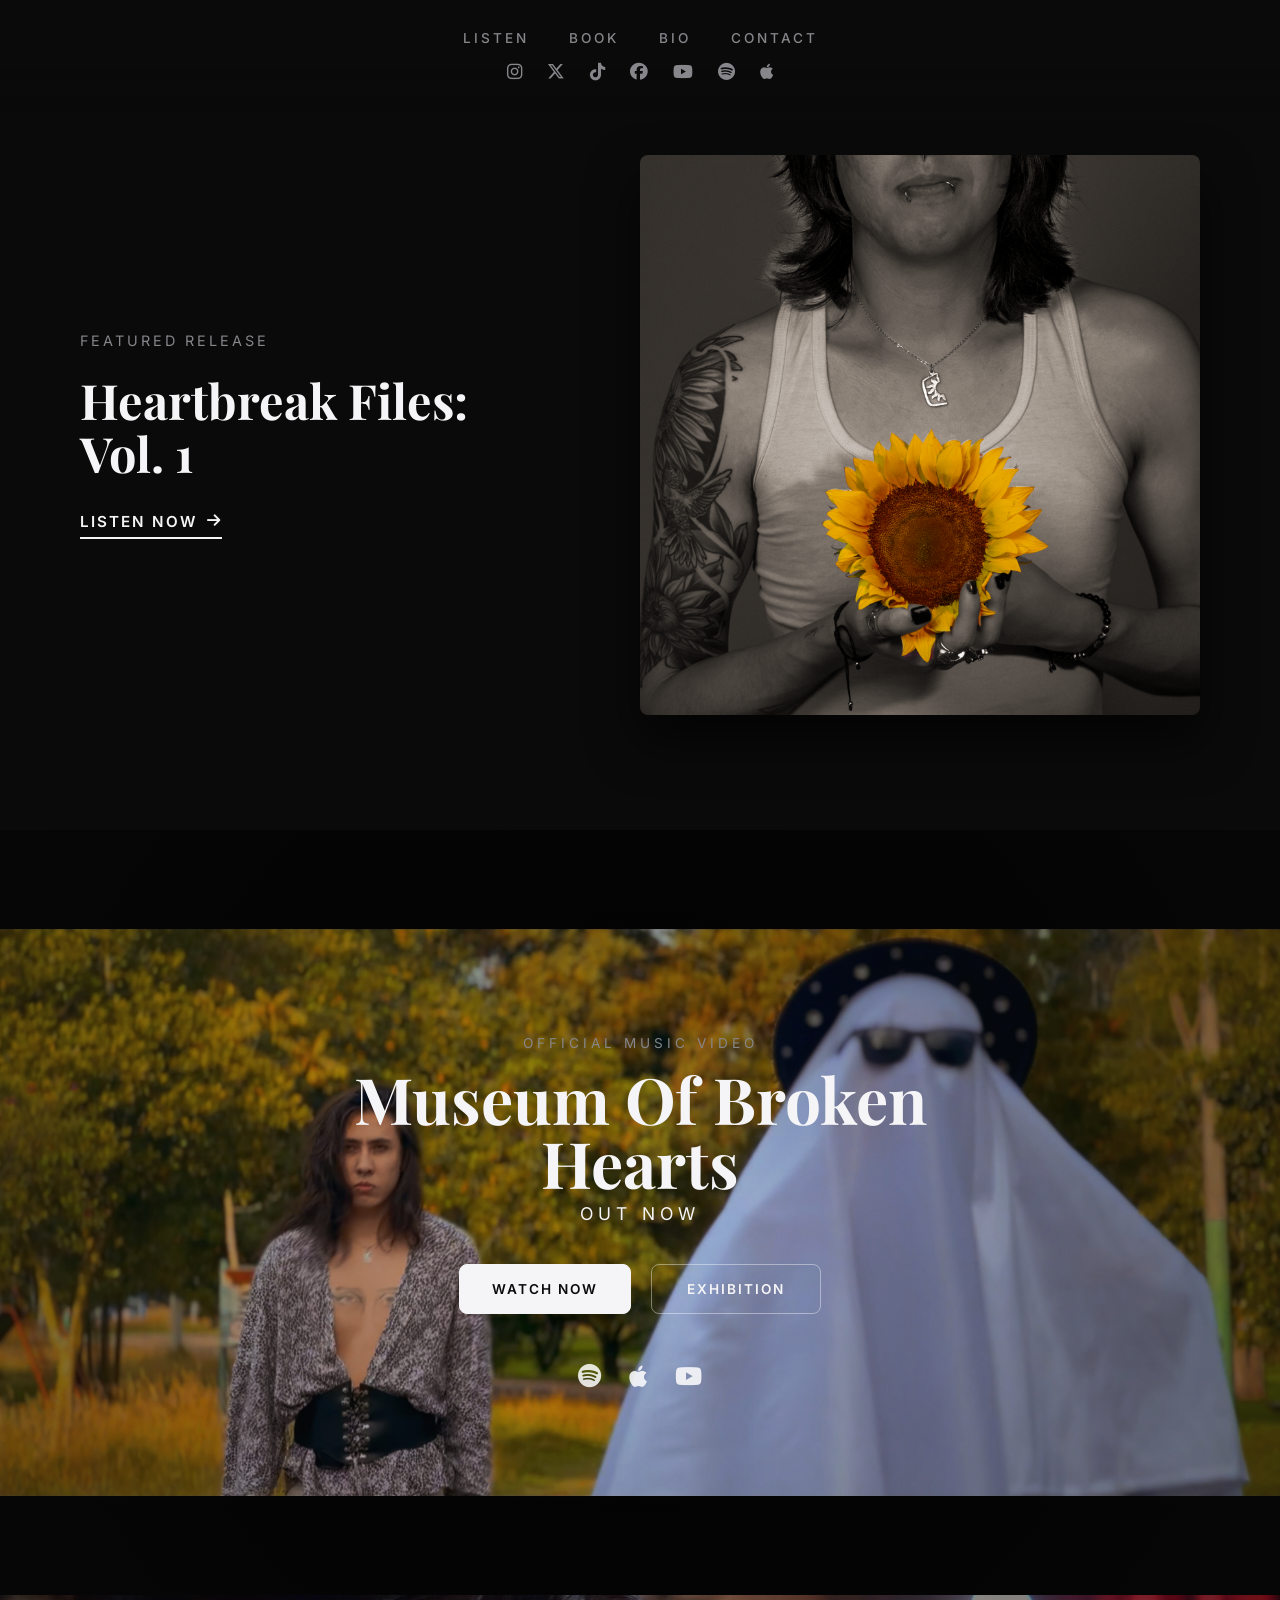
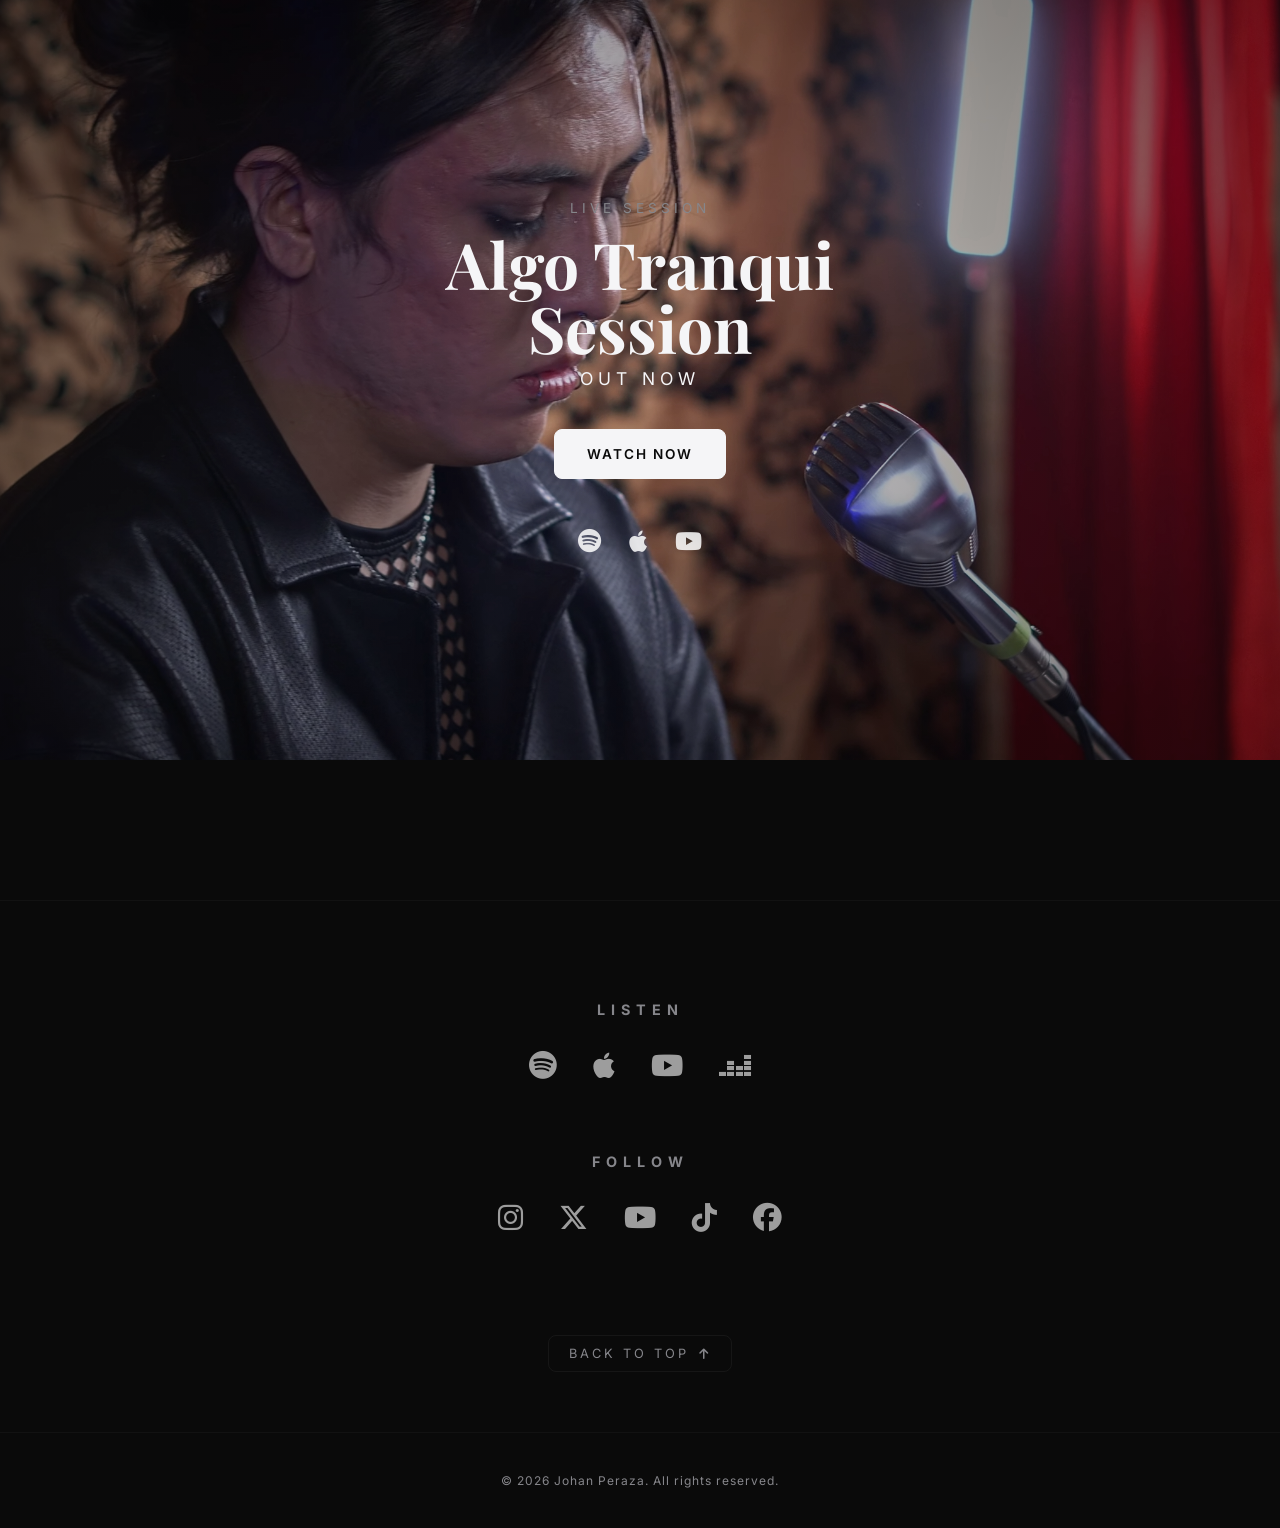
==== commit e6668453: "Update index.html" ====
--- a/index.html
+++ b/index.html
@@ -229,7 +229,7 @@
                         class="promo-btn promo-btn--primary">
                         <span>Watch Now</span>
                     </a>
-                    <a href="listen/museum-of-broken-hearts.html" class="promo-btn promo-btn--secondary">
+                    <a href="ep/museum-of-broken-hearts.html" class="promo-btn promo-btn--secondary">
                         <span>Exhibition</span>
                     </a>
                 </div>
@@ -370,4 +370,4 @@
 
 </body>
 
-</html>+</html>
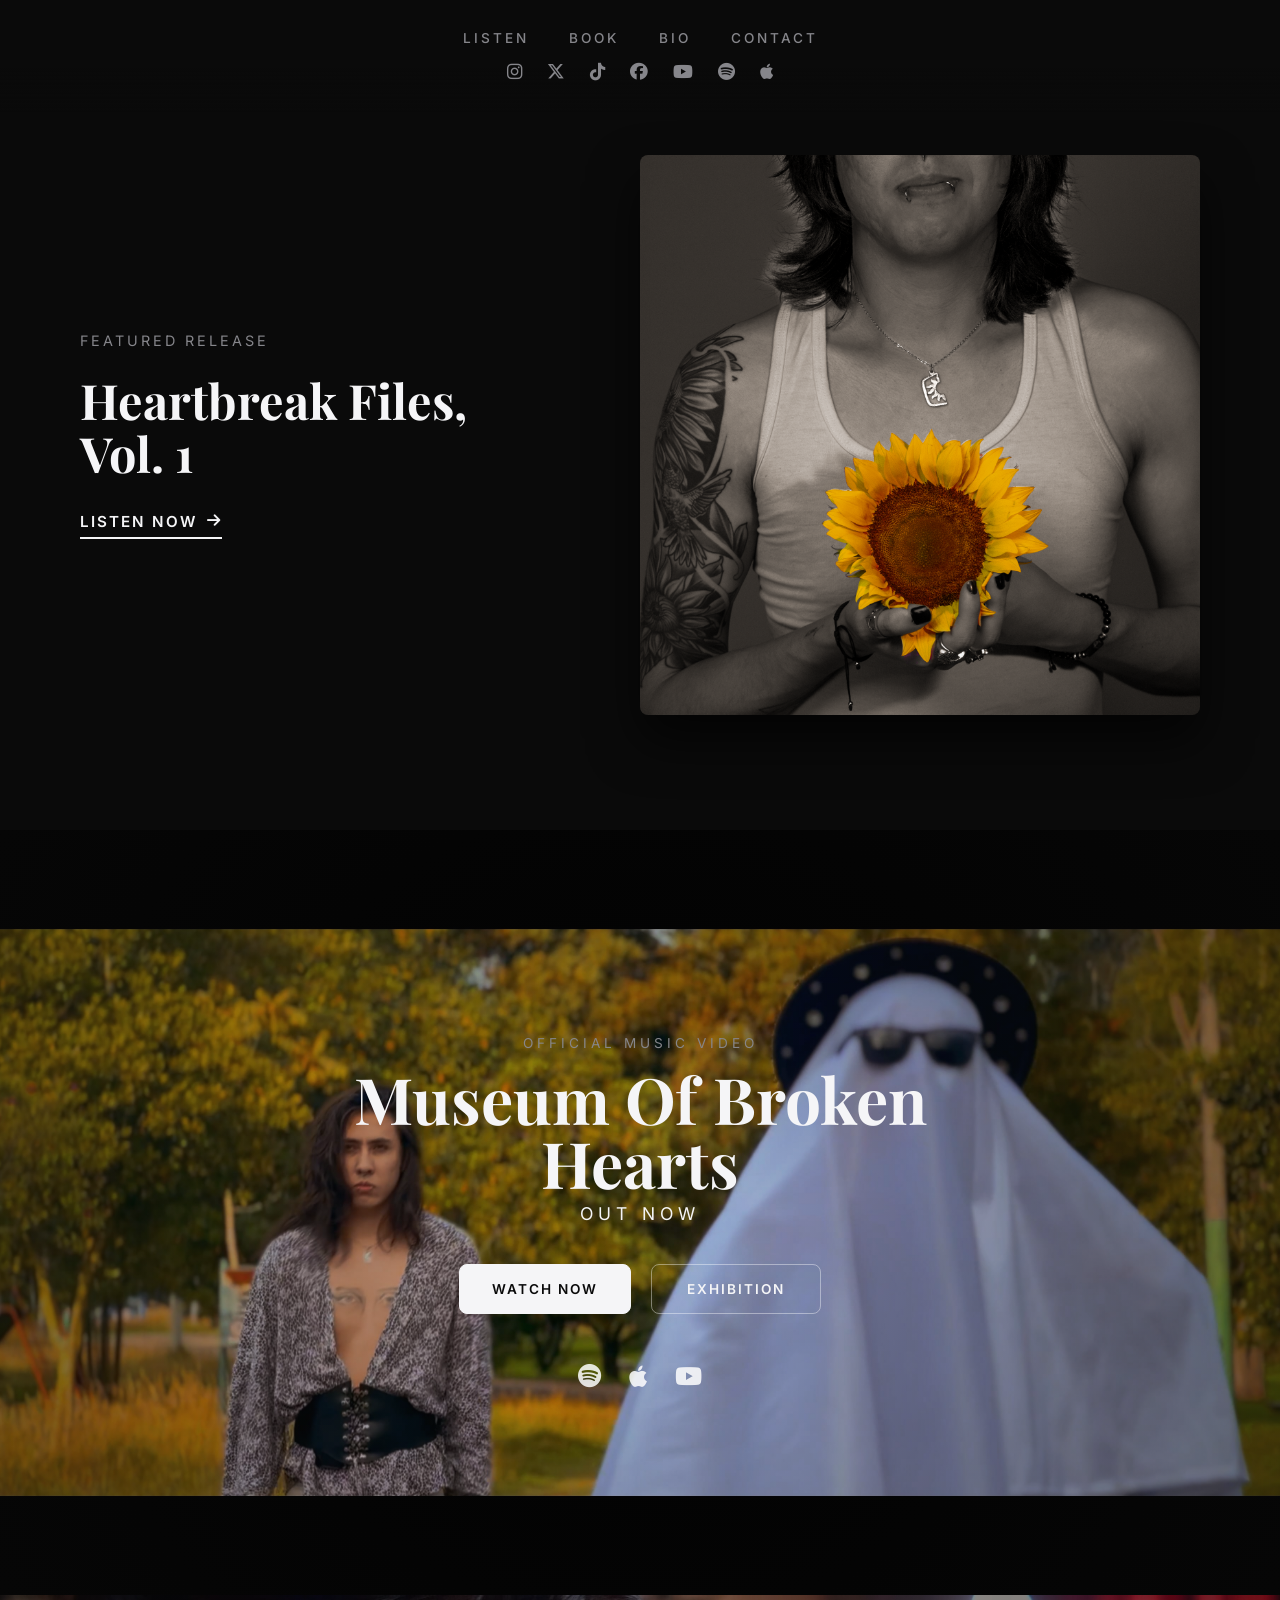
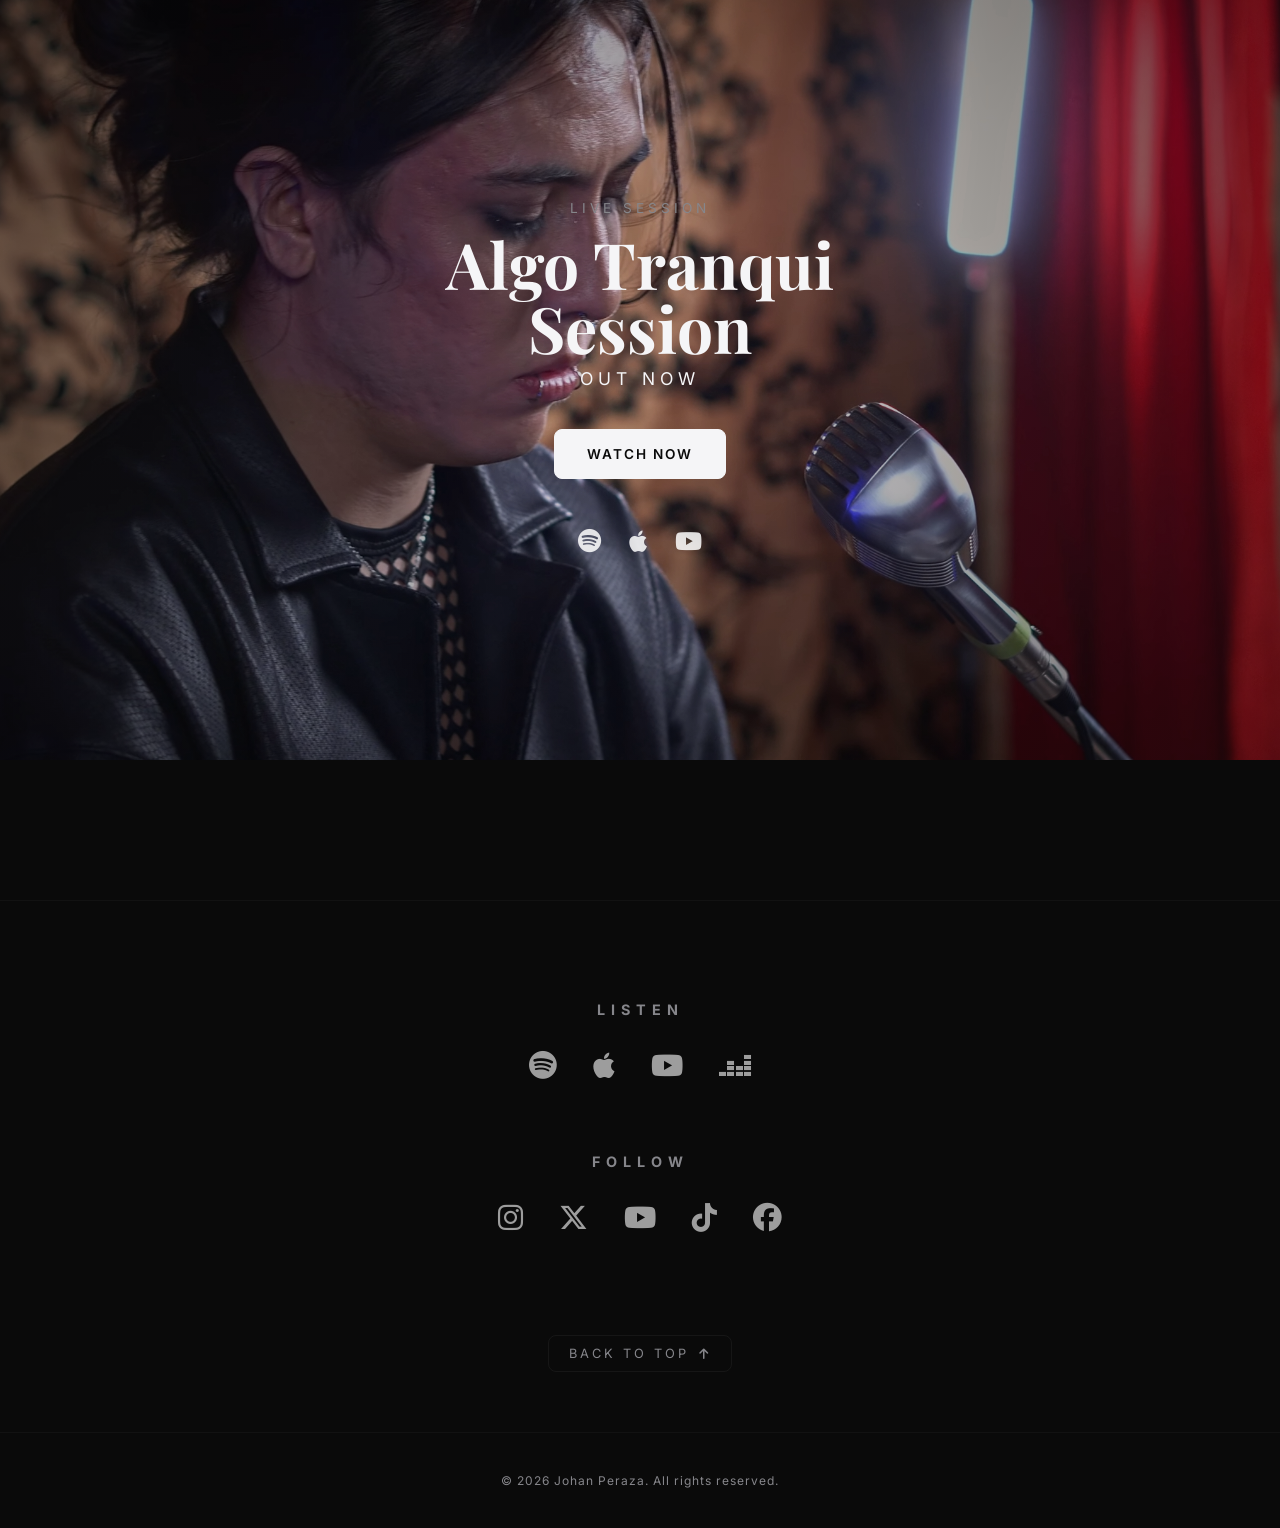
==== commit 3ae5bca8: "Update index.html" ====
--- a/index.html
+++ b/index.html
@@ -24,13 +24,13 @@
     <!-- Structured Data (JSON-LD) -->
     <script type="application/ld+json">
     {
-      "@context": "https://schema.org",
-      "@type": "MusicGroup",
-      "name": "Johan Peraza",
-      "genre": ["Alternative Pop", "Alternative Rock"],
-      "description": "Music artist and singer-songwriter based in Bogotá, Colombia. Writing and producing independent alternative pop and rock music.",
-      "url": "https://johanperaza.com",
-      "sameAs": [
+        "@context": "https://schema.org",
+        "@type": "MusicGroup",
+        "name": "Johan Peraza",
+        "genre": ["Alternative Pop", "Alternative Rock"],
+        "description": "Music artist and singer-songwriter based in Bogotá, Colombia. Writing and producing independent alternative pop and rock music.",
+        "url": "https://johanperaza.com",
+        "sameAs": [
         "https://www.instagram.com/johanperazaofficial/",
         "https://www.youtube.com/@johanperazaofficial",
         "https://www.tiktok.com/@johanperazaofficial",
@@ -38,35 +38,35 @@
         "https://open.spotify.com/artist/5I8siYDyOpzkma70r566GP",
         "https://music.apple.com/co/artist/johan-peraza/1617756824",
         "https://x.com/JohanPeraza07"
-      ],
-      "track": [
+    ],
+        "track": [
         {
-          "@type": "MusicRecording",
-          "name": "Heartbreak Files: Vol. 1",
-          "url": "https://johanperaza.com/ep/index.html",
-          "inAlbum": {
+        "@type": "MusicRecording",
+        "name": "Heartbreak Files, Vol. 1",
+        "url": "https://johanperaza.com/ep/index.html",
+        "inAlbum": {
             "@type": "MusicAlbum",
-            "name": "Heartbreak Files: Vol. 1"
-          }
+            "name": "Heartbreak Files, Vol. 1"
         }
-      ],
-      "subjectOf": [
+        }
+    ],
+    "subjectOf": [
         {
-          "@type": "VideoObject",
-          "name": "Johan Peraza - Museum Of Broken Hearts (Official Music Video)",
-          "description": "Official Music Video of Museum Of Broken Hearts by Johan Peraza.",
-          "thumbnailUrl": "https://johanperaza.com/assets/images/frame_museum.jpg",
-          "uploadDate": "2025-08-07",
-          "embedUrl": "https://www.youtube.com/embed/zFwGD-oG84o"
+        "@type": "VideoObject",
+        "name": "Johan Peraza - Museum Of Broken Hearts (Official Music Video)",
+        "description": "Official Music Video of Museum Of Broken Hearts by Johan Peraza.",
+        "thumbnailUrl": "https://johanperaza.com/assets/images/frame_museum.jpg",
+        "uploadDate": "2025-08-07",
+        "embedUrl": "https://www.youtube.com/embed/zFwGD-oG84o"
         }
-      ]
+    ]
     }
     </script>
 
     <!-- Open Graph Metadata -->
     <meta property="og:title" content="Johan Peraza | Official Website">
     <meta property="og:description"
-        content="Official platform of alternative pop/rock songwriter and producer Johan Peraza. Stream 'Heartbreak Files: Vol. 1' now.">
+        content="Official platform of alternative pop/rock songwriter and producer Johan Peraza. Stream 'Heartbreak Files, Vol. 1' now.">
     <meta property="og:image"
         content="https://johanperaza.com/assets/images/photos/johan-peraza-photoshoot-music-artist-singer-01.jpg">
     <meta property="og:image:alt" content="Johan Peraza Official Platform Cover">
@@ -77,7 +77,7 @@
     <meta name="twitter:card" content="summary_large_image">
     <meta name="twitter:title" content="Johan Peraza | Official Website">
     <meta name="twitter:description"
-        content="Official platform of alternative pop/rock songwriter Johan Peraza. Stream 'Heartbreak Files: Vol. 1' now.">
+        content="Official platform of alternative pop/rock songwriter Johan Peraza. Stream 'Heartbreak Files, Vol. 1' now.">
     <meta name="twitter:image"
         content="https://johanperaza.com/assets/images/photos/johan-peraza-photoshoot-music-artist-singer-26.jpg">
 </head>
@@ -88,10 +88,10 @@
     <nav class="site-navigation" aria-label="Main Navigation">
         <div class="nav-desktop-container">
             <div class="nav-row-sections">
-                <a href="listen/index.html" target="_blank" class="nav-link">Listen</a>
-                <a href="book/index.html" class="nav-link">Book</a>
-                <a href="bio/index.html" class="nav-link">Bio</a>
-                <a href="contact/index.html" class="nav-link">Contact</a>
+                <a href="listen/" target="_blank" class="nav-link">Listen</a>
+                <a href="book/" class="nav-link">Book</a>
+                <a href="bio/" class="nav-link">Bio</a>
+                <a href="contact/" class="nav-link">Contact</a>
             </div>
 
             <div class="nav-row-socials">
@@ -141,10 +141,10 @@
         <div class="sidebar-content-wrapper">
 
             <ul class="sidebar-menu-links">
-                <li><a href="listen/index.html" target="_blank" class="sidebar-link">Listen</a></li>
-                <li><a href="book/index.html" class="sidebar-link">Book</a></li>
-                <li><a href="bio/index.html" class="sidebar-link">Bio</a></li>
-                <li><a href="contact/index.html" class="sidebar-link">Contact</a></li>
+                <li><a href="listen/" target="_blank" class="sidebar-link">Listen</a></li>
+                <li><a href="book/" class="sidebar-link">Book</a></li>
+                <li><a href="bio/" class="sidebar-link">Bio</a></li>
+                <li><a href="contact/" class="sidebar-link">Contact</a></li>
             </ul>
 
             <div class="sidebar-socials-row">
@@ -191,7 +191,7 @@
             <div class="hero-split__left">
                 <div class="hero-split__content">
                     <span class="hero-split__subtitle">Featured Release</span>
-                    <a href="ep/index.html" class="hero-split__link-title">Heartbreak Files: Vol. 1</a>
+                    <a href="ep/index.html" class="hero-split__link-title">Heartbreak Files, Vol. 1</a>
                     <a href="ep/index.html" class="hero-split__link-action">Listen Now <i
                             class="fa-solid fa-arrow-right"></i></a>
                 </div>
@@ -229,7 +229,7 @@
                         class="promo-btn promo-btn--primary">
                         <span>Watch Now</span>
                     </a>
-                    <a href="ep/museum-of-broken-hearts.html" class="promo-btn promo-btn--secondary">
+                    <a href="listen/museum-of-broken-hearts.html" class="promo-btn promo-btn--secondary">
                         <span>Exhibition</span>
                     </a>
                 </div>
